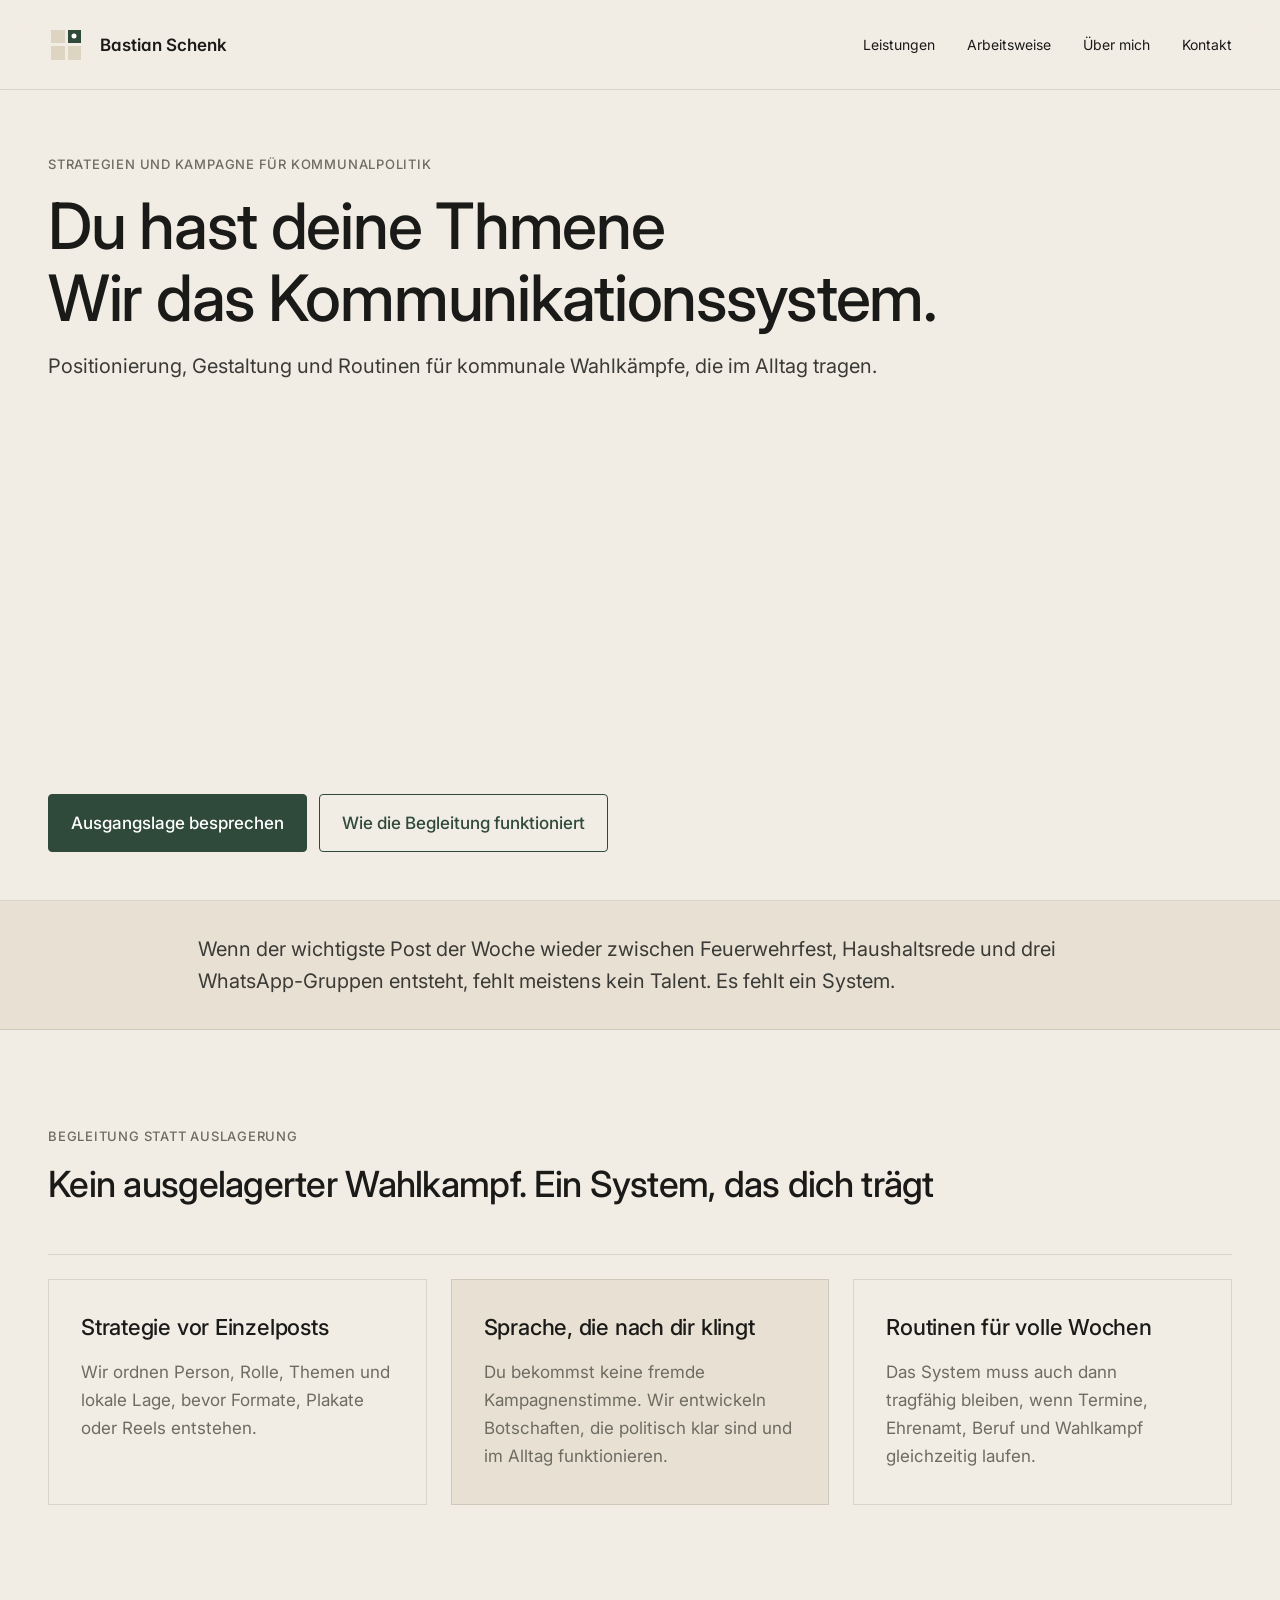
==== index.html @ 96d94a2f "Initial website version" ====
<!doctype html>
<html lang="de">
  <head>
    <meta charset="utf-8">
    <meta name="viewport" content="width=device-width, initial-scale=1">
    <title>Bastian Schenk | Wahlkampfkommunikation</title>
    <meta
      name="description"
      content="Strategische Wahlkampfkommunikation für Bürgermeisterkandidaturen und kommunalpolitische Verantwortliche."
    >
    <link rel="stylesheet" href="styles.css">
  </head>
  <body>
    <header class="site-header" aria-label="Hauptnavigation">
      <a class="brand" href="#top" aria-label="Bastian Schenk Startseite">
        <span class="brand-mark" aria-hidden="true">
          <span></span>
          <span></span>
          <span></span>
          <span></span>
        </span>
        <span>Bastian Schenk</span>
      </a>
      <nav class="nav-links" aria-label="Seitennavigation">
        <a href="#begleitung">Leistungen</a>
        <a href="#begleitung">Arbeitsweise</a>
        <a href="#begleitung">Über mich</a>
        <a href="mailto:hallo@bastianschenk.de?subject=Ausgangslage%20besprechen">Kontakt</a>
      </nav>
    </header>

    <main id="top">
      <section class="hero" aria-labelledby="hero-title">
        <div class="hero-inner">
          <div class="hero-content">
            <div class="hero-top">
              <p class="eyebrow">Strategien und Kampagne für Kommunalpolitik</p>
              <h1 id="hero-title">
                <span>Du hast deine Thmene</span>
                <span>Wir das Kommunikationssystem.</span>
              </h1>
              <p class="lead">
                Positionierung, Gestaltung und Routinen für kommunale Wahlkämpfe,
                die im Alltag tragen.
              </p>
            </div>

            <div class="hero-animation-space" aria-hidden="true"></div>

            <div class="hero-bottom">
              <div class="cta-row">
                <a
                  class="button button-primary"
                  href="mailto:hallo@bastianschenk.de?subject=Ausgangslage%20besprechen"
                >
                  Ausgangslage besprechen
                </a>
                <a class="button button-secondary" href="#begleitung">
                  Wie die Begleitung funktioniert
                </a>
              </div>
            </div>
          </div>
        </div>
      </section>

      <section class="recognition" aria-label="Kommunalpolitischer Alltag">
        <p>
          Wenn der wichtigste Post der Woche wieder zwischen Feuerwehrfest,
          Haushaltsrede und drei WhatsApp-Gruppen entsteht, fehlt meistens kein
          Talent. Es fehlt ein System.
        </p>
      </section>

      <section class="positioning" id="begleitung" aria-labelledby="positioning-title">
        <div class="section-inner">
          <div class="section-copy">
            <p class="eyebrow">Begleitung statt Auslagerung</p>
            <h2 id="positioning-title">Kein ausgelagerter Wahlkampf. Ein System, das dich trägt</h2>
          </div>

          <div class="positioning-grid">
            <article>
              <h3>Strategie vor Einzelposts</h3>
              <p>
                Wir ordnen Person, Rolle, Themen und lokale Lage, bevor Formate,
                Plakate oder Reels entstehen.
              </p>
            </article>
            <article>
              <h3>Sprache, die nach dir klingt</h3>
              <p>
                Du bekommst keine fremde Kampagnenstimme. Wir entwickeln
                Botschaften, die politisch klar sind und im Alltag funktionieren.
              </p>
            </article>
            <article>
              <h3>Routinen für volle Wochen</h3>
              <p>
                Das System muss auch dann tragfähig bleiben, wenn Termine,
                Ehrenamt, Beruf und Wahlkampf gleichzeitig laufen.
              </p>
            </article>
          </div>
        </div>
      </section>
    </main>
  </body>
</html>
---- styles.css ----
@import url("https://fonts.googleapis.com/css2?family=Inter:wght@400;500;600&display=swap");

:root {
  --bg-warm: #f2ede4;
  --bg-warm-2: #e8e1d3;
  --bg-warm-3: #ddd4c2;

  --ink: #1a1a18;
  --ink-2: #3a3a37;
  --ink-3: #6e6b62;

  --accent: #2f4a3a;
  --accent-ink: #ffffff;
  --rule: rgba(26, 26, 24, 0.12);

  --color-bg: var(--bg-warm);
  --color-surface: var(--bg-warm-2);
  --color-text: var(--ink);
  --color-text-2: var(--ink-2);
  --color-text-3: var(--ink-3);
  --color-link: var(--ink);
  --color-accent: var(--accent);
  --color-on-accent: var(--accent-ink);
  --color-rule: var(--rule);

  --font-sans: "Inter", "Helvetica Neue", Helvetica, Arial, sans-serif;

  --type-display: 64px / 72px var(--font-sans);
  --type-h1: 56px / 62px var(--font-sans);
  --type-h2: 36px / 44px var(--font-sans);
  --type-h3: 22px / 30px var(--font-sans);
  --type-body-lg: 20px / 32px var(--font-sans);
  --type-body: 17px / 28px var(--font-sans);
  --type-caption: 14px / 22px var(--font-sans);
  --type-meta: 13px / 20px var(--font-sans);

  --tracking-tight: -0.02em;
  --tracking-normal: 0;
  --tracking-meta: 0.06em;

  --space-1: 4px;
  --space-2: 8px;
  --space-3: 12px;
  --space-4: 16px;
  --space-5: 24px;
  --space-6: 32px;
  --space-7: 48px;
  --space-8: 64px;
  --space-9: 96px;
  --space-10: 128px;
  --space-11: 160px;

  --border-hairline: 1px solid var(--rule);
  --radius-sm: 4px;
  --radius-0: 0px;
  --shadow-focus: 0 0 0 3px rgba(47, 74, 58, 0.25);
  --ease: cubic-bezier(0.2, 0.6, 0.2, 1);
  --dur: 180ms;

  --header-height: 90px;
  --hero-padding-top: var(--space-8);
  --hero-padding-bottom: var(--space-7);
}

* {
  box-sizing: border-box;
}

html {
  scroll-behavior: smooth;
}

body {
  margin: 0;
  background: var(--color-bg);
  color: var(--color-text);
  font: var(--type-body);
  font-feature-settings: "ss01", "cv11";
  -webkit-font-smoothing: antialiased;
  text-rendering: optimizeLegibility;
}

a {
  color: var(--color-link);
  text-decoration: none;
  transition: opacity var(--dur) var(--ease);
}

a:hover {
  opacity: 0.66;
}

.site-header {
  position: sticky;
  top: 0;
  z-index: 10;
  display: flex;
  align-items: center;
  justify-content: space-between;
  min-height: var(--header-height);
  padding: 0 var(--space-7);
  border-bottom: var(--border-hairline);
  background: rgba(242, 237, 228, 0.92);
  backdrop-filter: blur(14px);
}

.brand,
.nav-links {
  display: flex;
  align-items: center;
}

.brand {
  gap: var(--space-4);
  font-weight: 600;
}

.brand-mark {
  display: grid;
  grid-template-columns: repeat(2, 1fr);
  gap: 3px;
  width: 36px;
  height: 36px;
  padding: 3px;
  border: 0;
  border-radius: var(--radius-0);
  background: transparent;
}

.brand-mark span {
  width: auto;
  height: auto;
  border-radius: 0;
  background: var(--bg-warm-3);
}

.brand-mark span:nth-child(2) {
  position: relative;
  background: var(--color-accent);
}

.brand-mark span:nth-child(2)::after {
  content: "";
  position: absolute;
  inset: 50%;
  width: 5px;
  height: 5px;
  border-radius: 50%;
  background: var(--color-on-accent);
  transform: translate(-50%, -50%);
}

.nav-links {
  gap: var(--space-6);
  font: var(--type-caption);
  color: var(--color-text);
}

.nav-links a:focus-visible,
.button:focus-visible {
  outline: none;
  box-shadow: var(--shadow-focus);
}

.hero {
  min-height: calc(100svh - var(--header-height));
  padding: var(--hero-padding-top) var(--space-7) var(--hero-padding-bottom);
  border-bottom: var(--border-hairline);
}

.hero-inner {
  max-width: 1280px;
  min-height: calc(
    100svh
    - var(--header-height)
    - var(--hero-padding-top)
    - var(--hero-padding-bottom)
  );
  margin: 0 auto;
}

.hero-content {
  display: grid;
  grid-template-rows: auto minmax(var(--space-7), 1fr) auto;
  max-width: 1280px;
  min-height: calc(
    100svh
    - var(--header-height)
    - var(--hero-padding-top)
    - var(--hero-padding-bottom)
  );
}

.eyebrow {
  margin: 0 0 var(--space-4);
  color: var(--color-text-3);
  font: var(--type-meta);
  font-weight: 500;
  letter-spacing: var(--tracking-meta);
  text-transform: uppercase;
}

.hero-top {
  grid-row: 1;
}

.hero-animation-space {
  grid-row: 2;
}

.hero-bottom {
  grid-row: 3;
}

h1,
h2,
h3,
p {
  margin: 0;
}

h1,
h2,
h3 {
  color: var(--color-text);
  font-weight: 500;
  letter-spacing: var(--tracking-tight);
  text-wrap: balance;
}

h1 {
  font: var(--type-display);
  font-weight: 500;
}

h1 span {
  display: block;
  white-space: nowrap;
}

h2 {
  font: var(--type-h2);
  font-weight: 500;
}

h3 {
  font: var(--type-h3);
  font-weight: 500;
  letter-spacing: -0.01em;
}

p {
  font: var(--type-body);
  text-wrap: pretty;
}

.lead {
  max-width: 980px;
  margin-top: var(--space-4);
  color: var(--color-text-2);
  font: var(--type-body-lg);
  white-space: nowrap;
}

.cta-row {
  display: flex;
  flex-wrap: wrap;
  gap: var(--space-3);
  margin-top: 0;
}

.button {
  display: inline-flex;
  align-items: center;
  justify-content: center;
  min-height: 58px;
  padding: 14px 22px;
  border: 1px solid var(--color-accent);
  border-radius: var(--radius-sm);
  font: var(--type-body);
  font-weight: 500;
  cursor: pointer;
  transition: opacity var(--dur) var(--ease), box-shadow var(--dur) var(--ease);
}

.button:hover {
  opacity: 0.85;
}

.button-primary {
  background: var(--color-accent);
  color: var(--color-on-accent);
}

.button-secondary {
  background: transparent;
  color: var(--color-accent);
}

.recognition {
  border-bottom: var(--border-hairline);
  background: var(--bg-warm-2);
}

.recognition p {
  max-width: 980px;
  margin: 0 auto;
  padding: var(--space-6) var(--space-7);
  color: var(--color-text-2);
  font: var(--type-body-lg);
}

.positioning {
  padding: var(--space-9) var(--space-7) var(--space-10);
}

.section-inner {
  max-width: 1280px;
  margin: 0 auto;
}

.section-copy {
  display: block;
  padding-bottom: var(--space-7);
  border-bottom: var(--border-hairline);
}

.section-copy .eyebrow {
  margin: 0 0 var(--space-4);
}

.section-copy h2 {
  white-space: nowrap;
}

.positioning-grid {
  display: grid;
  grid-template-columns: repeat(3, minmax(0, 1fr));
  gap: var(--space-5);
  margin-top: var(--space-5);
}

.positioning-grid article {
  min-height: 226px;
  padding: var(--space-6);
  border: var(--border-hairline);
  background: transparent;
}

.positioning-grid article:nth-child(2) {
  background: var(--bg-warm-2);
}

.positioning-grid p {
  margin-top: var(--space-4);
  color: var(--color-text-3);
}

@media (max-width: 1020px) {
  :root {
    --type-display: 48px / 54px var(--font-sans);
  }

  .hero-content {
    max-width: 860px;
  }
}

@media (max-width: 760px) {
  :root {
    --type-display: 44px / 48px var(--font-sans);
    --type-h2: 30px / 36px var(--font-sans);
    --type-body-lg: 18px / 28px var(--font-sans);
    --type-body: 16px / 26px var(--font-sans);
  }

  .site-header {
    min-height: 74px;
    padding: 0 var(--space-5);
  }

  .nav-links {
    display: none;
  }

  .hero,
  .positioning {
    padding-left: var(--space-5);
    padding-right: var(--space-5);
  }

  .hero {
    min-height: auto;
    padding-top: var(--space-6);
    padding-bottom: var(--space-7);
  }

  .hero-inner,
  .hero-content {
    min-height: 0;
  }

  .hero-content {
    grid-template-rows: auto var(--space-8) auto;
  }

  h1 span {
    white-space: normal;
  }

  .lead {
    margin-top: var(--space-5);
  }

  .lead {
    white-space: normal;
  }

  .cta-row {
    margin-top: 0;
  }

  .button {
    width: 100%;
  }

  .recognition p {
    padding: var(--space-5);
  }

  .section-copy,
  .positioning-grid {
    grid-template-columns: 1fr;
  }

  .section-copy {
    gap: var(--space-4);
  }

  .section-copy h2 {
    white-space: normal;
  }

  .positioning-grid article {
    min-height: 0;
  }
}
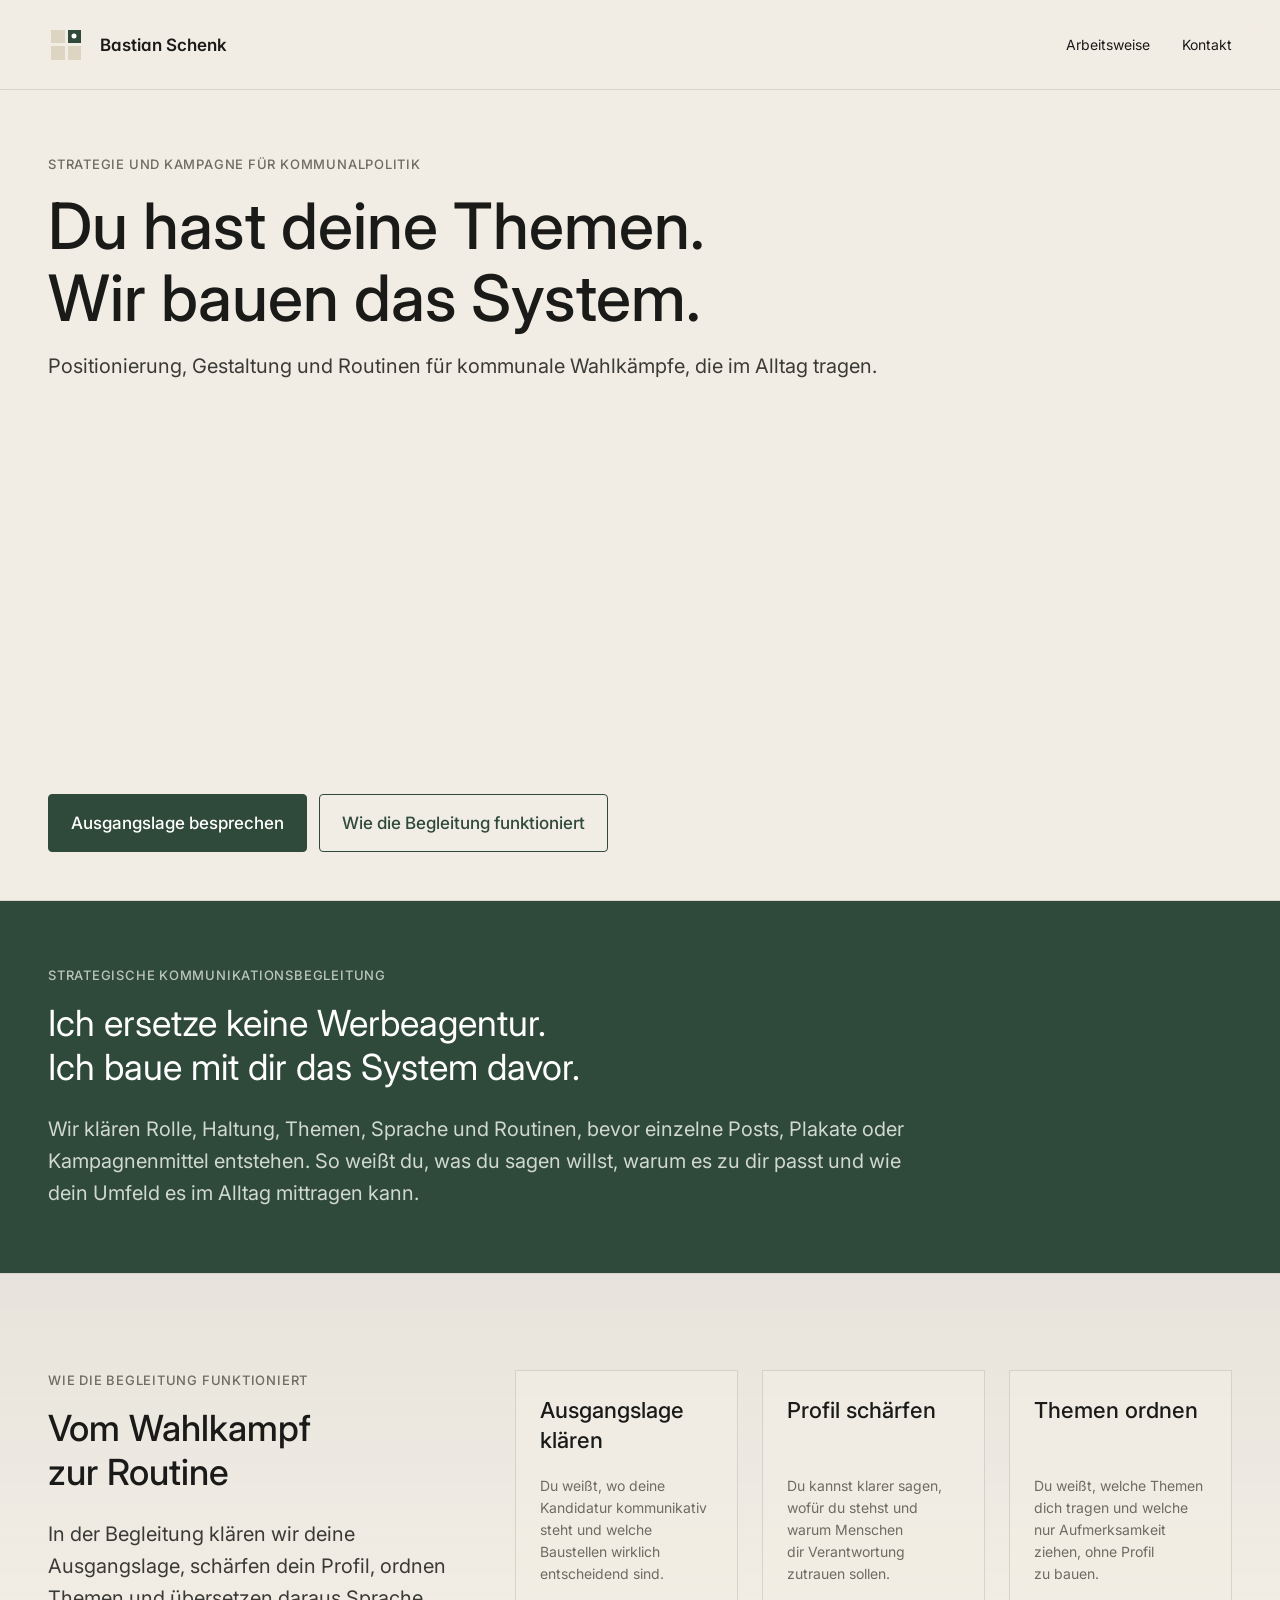
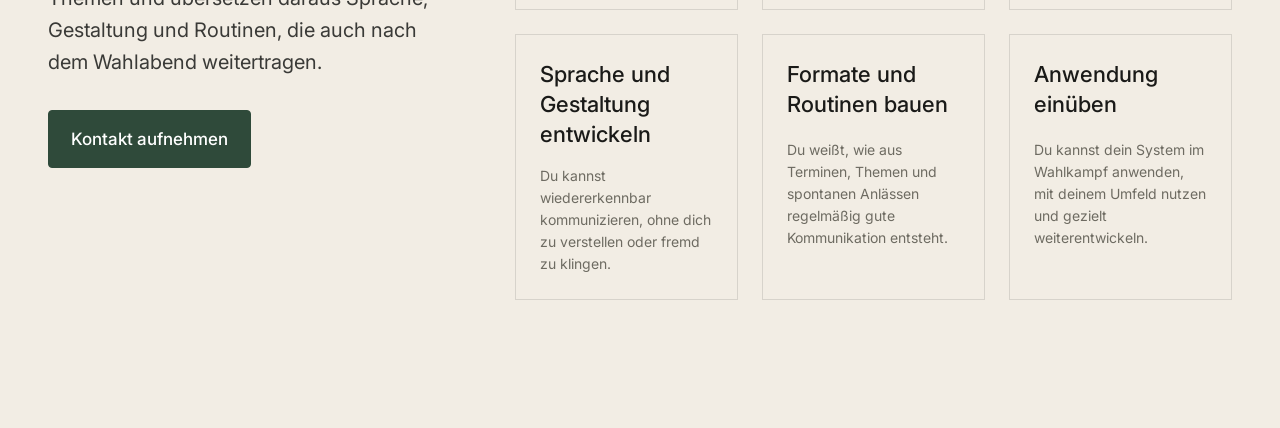
==== commit de2f2a35: "Update landing page communication slice" ====
--- a/index.html
+++ b/index.html
@@ -22,9 +22,7 @@
         <span>Bastian Schenk</span>
       </a>
       <nav class="nav-links" aria-label="Seitennavigation">
-        <a href="#begleitung">Leistungen</a>
-        <a href="#begleitung">Arbeitsweise</a>
-        <a href="#begleitung">Über mich</a>
+        <a href="#prozess">Arbeitsweise</a>
         <a href="mailto:hallo@bastianschenk.de?subject=Ausgangslage%20besprechen">Kontakt</a>
       </nav>
     </header>
@@ -34,10 +32,10 @@
         <div class="hero-inner">
           <div class="hero-content">
             <div class="hero-top">
-              <p class="eyebrow">Strategien und Kampagne für Kommunalpolitik</p>
+              <p class="eyebrow">Strategie und Kampagne für Kommunalpolitik</p>
               <h1 id="hero-title">
-                <span>Du hast deine Thmene</span>
-                <span>Wir das Kommunikationssystem.</span>
+                <span>Du hast deine Themen.</span>
+                <span>Wir bauen das System.</span>
               </h1>
               <p class="lead">
                 Positionierung, Gestaltung und Routinen für kommunale Wahlkämpfe,
@@ -55,7 +53,7 @@
                 >
                   Ausgangslage besprechen
                 </a>
-                <a class="button button-secondary" href="#begleitung">
+                <a class="button button-secondary" href="#prozess">
                   Wie die Begleitung funktioniert
                 </a>
               </div>
@@ -64,41 +62,88 @@
         </div>
       </section>
 
-      <section class="recognition" aria-label="Kommunalpolitischer Alltag">
-        <p>
-          Wenn der wichtigste Post der Woche wieder zwischen Feuerwehrfest,
-          Haushaltsrede und drei WhatsApp-Gruppen entsteht, fehlt meistens kein
-          Talent. Es fehlt ein System.
-        </p>
+      <section class="service-positioning" aria-labelledby="service-positioning-title">
+        <div class="service-positioning-inner">
+          <p class="eyebrow">Strategische Kommunikationsbegleitung</p>
+          <h2 id="service-positioning-title">
+            Ich ersetze keine Werbeagentur. Ich baue mit dir das System davor.
+          </h2>
+          <p>
+            Wir klären Rolle, Haltung, Themen, Sprache und Routinen, bevor einzelne
+            Posts, Plakate oder Kampagnenmittel entstehen. So weißt du, was du
+            sagen willst, warum es zu dir passt und wie dein Umfeld es im Alltag
+            mittragen kann.
+          </p>
+        </div>
       </section>
 
-      <section class="positioning" id="begleitung" aria-labelledby="positioning-title">
-        <div class="section-inner">
-          <div class="section-copy">
-            <p class="eyebrow">Begleitung statt Auslagerung</p>
-            <h2 id="positioning-title">Kein ausgelagerter Wahlkampf. Ein System, das dich trägt</h2>
+      <section class="process" id="prozess" aria-labelledby="process-title">
+        <div class="section-inner process-inner">
+          <div class="process-copy">
+            <p class="eyebrow">Wie die Begleitung funktioniert</p>
+            <h2 id="process-title">
+              <span>Vom Wahlkampf</span>
+              <span>zur Routine</span>
+            </h2>
+            <p>
+              In der Begleitung klären wir deine Ausgangslage, schärfen dein Profil,
+              ordnen Themen und übersetzen daraus Sprache, Gestaltung und Routinen,
+              die auch nach dem Wahlabend weitertragen.
+            </p>
+            <a
+              class="button button-primary process-cta"
+              href="mailto:hallo@bastianschenk.de?subject=Ausgangslage%20besprechen"
+            >
+              Kontakt aufnehmen
+            </a>
           </div>
 
-          <div class="positioning-grid">
-            <article>
-              <h3>Strategie vor Einzelposts</h3>
+          <div class="process-grid" aria-label="Sechs Stationen der Begleitung">
+            <article class="process-step">
+              <h3>Ausgangslage klären</h3>
               <p>
-                Wir ordnen Person, Rolle, Themen und lokale Lage, bevor Formate,
-                Plakate oder Reels entstehen.
+                Du weißt, wo deine Kandidatur kommunikativ steht und welche
+                Baustellen wirklich entscheidend sind.
               </p>
             </article>
-            <article>
-              <h3>Sprache, die nach dir klingt</h3>
+
+            <article class="process-step">
+              <h3>Profil schärfen</h3>
               <p>
-                Du bekommst keine fremde Kampagnenstimme. Wir entwickeln
-                Botschaften, die politisch klar sind und im Alltag funktionieren.
+                Du kannst klarer sagen, wofür du stehst und warum Menschen dir
+                Verantwortung zutrauen sollen.
               </p>
             </article>
-            <article>
-              <h3>Routinen für volle Wochen</h3>
+
+            <article class="process-step">
+              <h3>Themen ordnen</h3>
               <p>
-                Das System muss auch dann tragfähig bleiben, wenn Termine,
-                Ehrenamt, Beruf und Wahlkampf gleichzeitig laufen.
+                Du weißt, welche Themen dich tragen und welche nur Aufmerksamkeit
+                ziehen, ohne Profil zu bauen.
+              </p>
+            </article>
+
+            <article class="process-step">
+              <h3>Sprache und Gestaltung entwickeln</h3>
+              <p>
+                Du kannst wiedererkennbar kommunizieren, ohne dich zu verstellen
+                oder fremd zu klingen.
+              </p>
+            </article>
+
+            <article class="process-step">
+              <h3>Formate und Routinen bauen</h3>
+              <p>
+                Du weißt, wie aus Terminen, Themen und spontanen Anlässen
+                regelmäßig gute Kommunikation entsteht.
+              </p>
+            </article>
+
+            <article class="process-step">
+              <h3>Anwendung einüben</h3>
+              <p>
+                Du kannst dein System im Wahlkampf anwenden, mit deinem Umfeld
+                nutzen und gezielt weiterentwickeln.
               </p>
             </article>
           </div>
--- a/styles.css
+++ b/styles.css
@@ -10,6 +10,7 @@
   --ink-3: #6e6b62;
 
   --accent: #2f4a3a;
+  --accent-blue: #32485f;
   --accent-ink: #ffffff;
   --rule: rgba(26, 26, 24, 0.12);
 
@@ -34,7 +35,7 @@
   --type-caption: 14px / 22px var(--font-sans);
   --type-meta: 13px / 20px var(--font-sans);
 
-  --tracking-tight: -0.02em;
+  --tracking-tight: 0;
   --tracking-normal: 0;
   --tracking-meta: 0.06em;
 
@@ -78,6 +79,10 @@
   font-feature-settings: "ss01", "cv11";
   -webkit-font-smoothing: antialiased;
   text-rendering: optimizeLegibility;
+}
+
+main {
+  overflow-x: clip;
 }
 
 a {
@@ -225,6 +230,8 @@
   color: var(--color-text);
   font-weight: 500;
   letter-spacing: var(--tracking-tight);
+  hyphens: auto;
+  overflow-wrap: break-word;
   text-wrap: balance;
 }
 
@@ -246,11 +253,13 @@
 h3 {
   font: var(--type-h3);
   font-weight: 500;
-  letter-spacing: -0.01em;
+  letter-spacing: var(--tracking-normal);
 }
 
 p {
   font: var(--type-body);
+  hyphens: auto;
+  overflow-wrap: break-word;
   text-wrap: pretty;
 }
 
@@ -297,21 +306,40 @@
   color: var(--color-accent);
 }
 
-.recognition {
-  border-bottom: var(--border-hairline);
-  background: var(--bg-warm-2);
-}
-
-.recognition p {
+.service-positioning {
+  padding: var(--space-8) var(--space-7);
+  background: var(--color-accent);
+  color: var(--color-on-accent);
+}
+
+.service-positioning-inner {
+  max-width: 1280px;
+  margin: 0 auto;
+}
+
+.service-positioning .eyebrow {
+  color: rgba(255, 255, 255, 0.68);
+}
+
+.service-positioning h2 {
   max-width: 980px;
-  margin: 0 auto;
-  padding: var(--space-6) var(--space-7);
-  color: var(--color-text-2);
+  color: var(--color-on-accent);
+  font: var(--type-h2);
+}
+
+.service-positioning p:not(.eyebrow) {
+  max-width: 860px;
+  margin-top: var(--space-5);
+  color: rgba(255, 255, 255, 0.78);
   font: var(--type-body-lg);
 }
 
-.positioning {
+.process {
   padding: var(--space-9) var(--space-7) var(--space-10);
+  border-top: var(--border-hairline);
+  background:
+    linear-gradient(180deg, rgba(50, 72, 95, 0.06), transparent 44%),
+    var(--bg-warm);
 }
 
 .section-inner {
@@ -319,41 +347,62 @@
   margin: 0 auto;
 }
 
-.section-copy {
+.process-inner {
+  display: grid;
+  grid-template-columns: minmax(300px, 0.36fr) minmax(0, 0.64fr);
+  gap: var(--space-8);
+  align-items: start;
+}
+
+.process-copy {
+  position: sticky;
+  top: calc(var(--header-height) + var(--space-6));
+}
+
+.process-copy h2 {
+  max-width: 440px;
+}
+
+.process-copy h2 span {
   display: block;
-  padding-bottom: var(--space-7);
-  border-bottom: var(--border-hairline);
-}
-
-.section-copy .eyebrow {
-  margin: 0 0 var(--space-4);
-}
-
-.section-copy h2 {
   white-space: nowrap;
 }
 
-.positioning-grid {
+.process-copy p:not(.eyebrow) {
+  max-width: 480px;
+  margin-top: var(--space-5);
+  color: var(--color-text-2);
+  font: var(--type-body-lg);
+}
+
+.process-cta {
+  margin-top: var(--space-6);
+}
+
+.process-grid {
+  position: relative;
   display: grid;
   grid-template-columns: repeat(3, minmax(0, 1fr));
   gap: var(--space-5);
-  margin-top: var(--space-5);
-}
-
-.positioning-grid article {
-  min-height: 226px;
-  padding: var(--space-6);
+}
+
+.process-step {
+  position: relative;
+  min-height: 238px;
+  padding: var(--space-5);
   border: var(--border-hairline);
-  background: transparent;
-}
-
-.positioning-grid article:nth-child(2) {
-  background: var(--bg-warm-2);
-}
-
-.positioning-grid p {
+  background: rgba(242, 237, 228, 0.72);
+}
+
+.process-step h3 {
+  min-height: 64px;
+  max-width: 230px;
+}
+
+.process-step p {
   margin-top: var(--space-4);
   color: var(--color-text-3);
+  font: var(--type-caption);
 }
 
 @media (max-width: 1020px) {
@@ -364,6 +413,20 @@
   .hero-content {
     max-width: 860px;
   }
+
+  .process-inner {
+    grid-template-columns: 1fr;
+  }
+
+  .process-copy {
+    position: static;
+  }
+
+  .process-copy h2,
+  .process-copy p:not(.eyebrow) {
+    max-width: 760px;
+  }
+
 }
 
 @media (max-width: 760px) {
@@ -384,7 +447,7 @@
   }
 
   .hero,
-  .positioning {
+  .process {
     padding-left: var(--space-5);
     padding-right: var(--space-5);
   }
@@ -424,24 +487,28 @@
     width: 100%;
   }
 
-  .recognition p {
+  .service-positioning {
+    padding-left: var(--space-5);
+    padding-right: var(--space-5);
+  }
+
+  .process {
+    padding-top: var(--space-8);
+    padding-bottom: var(--space-8);
+  }
+
+  .process-grid {
+    grid-template-columns: 1fr;
+  }
+
+  .process-step {
+    min-height: 0;
     padding: var(--space-5);
   }
 
-  .section-copy,
-  .positioning-grid {
-    grid-template-columns: 1fr;
-  }
-
-  .section-copy {
-    gap: var(--space-4);
-  }
-
-  .section-copy h2 {
-    white-space: normal;
-  }
-
-  .positioning-grid article {
+  .process-step h3 {
     min-height: 0;
-  }
-}
+    max-width: none;
+  }
+
+}
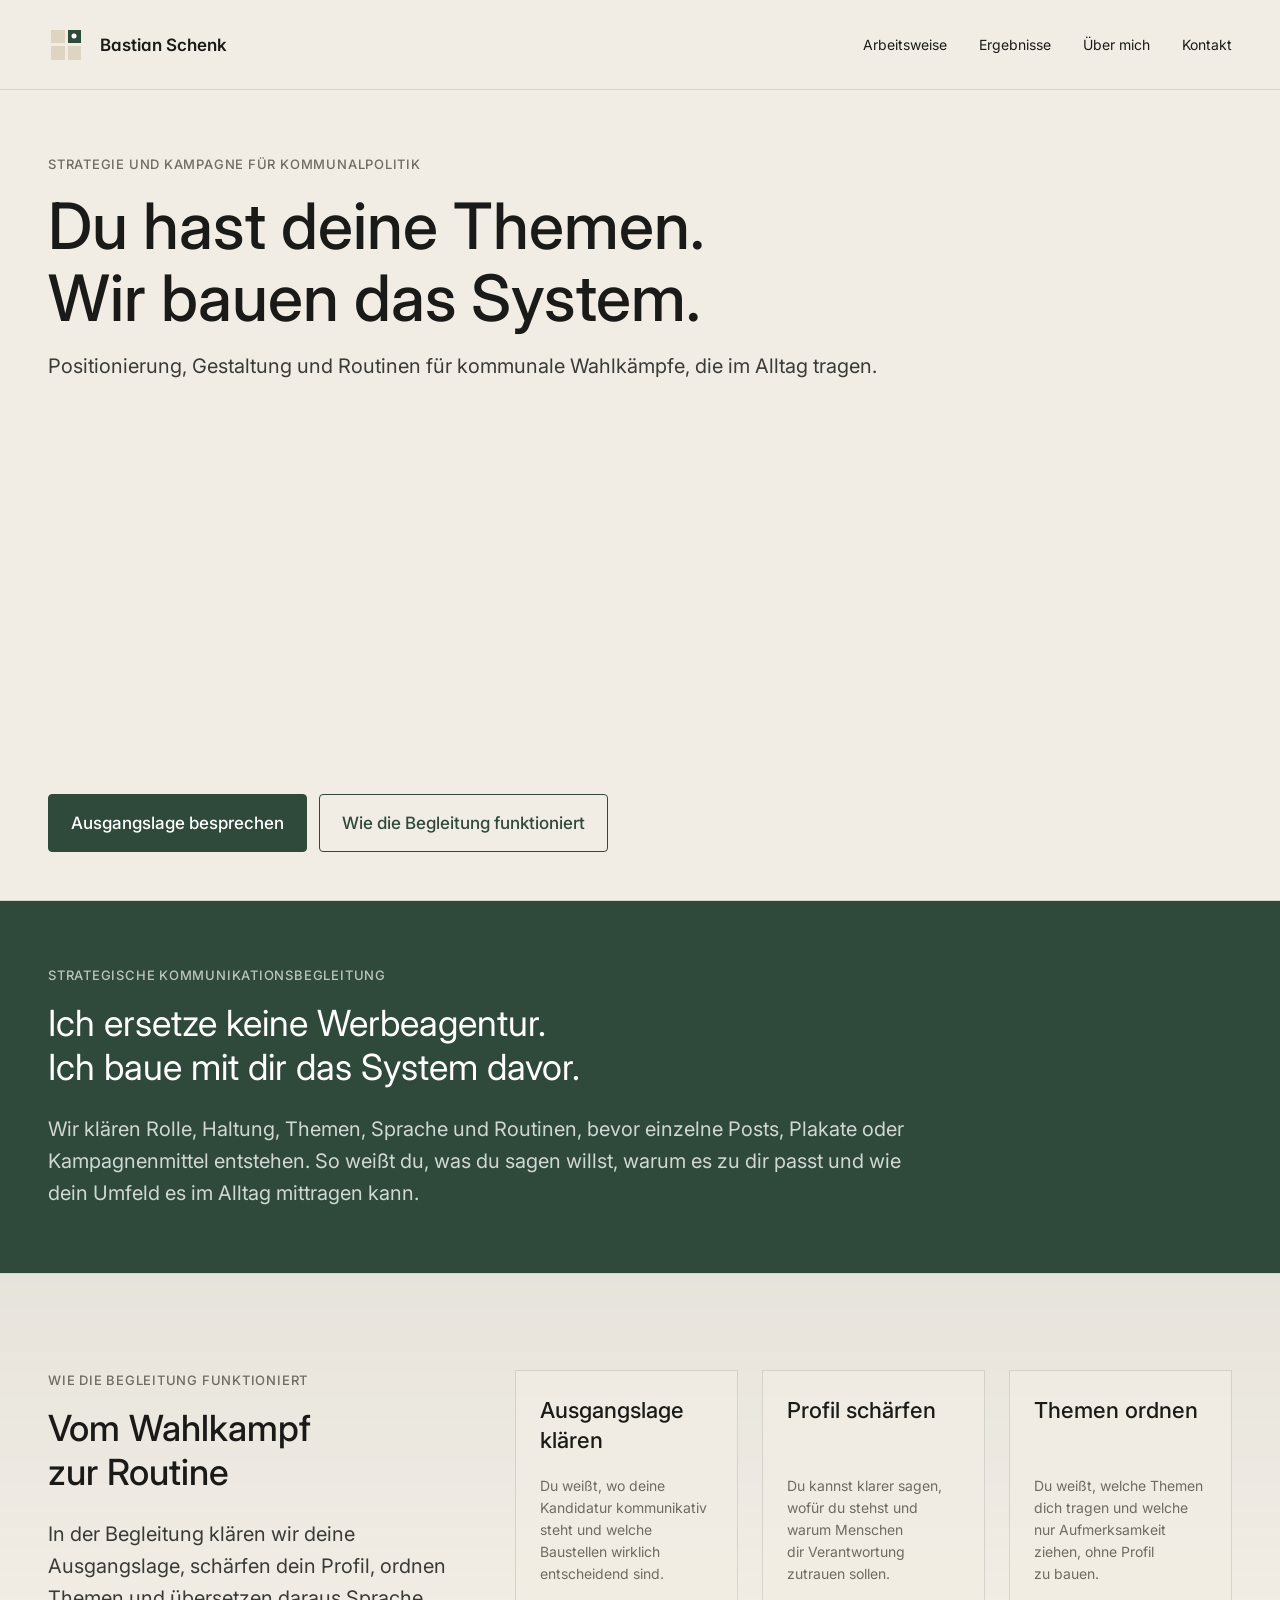
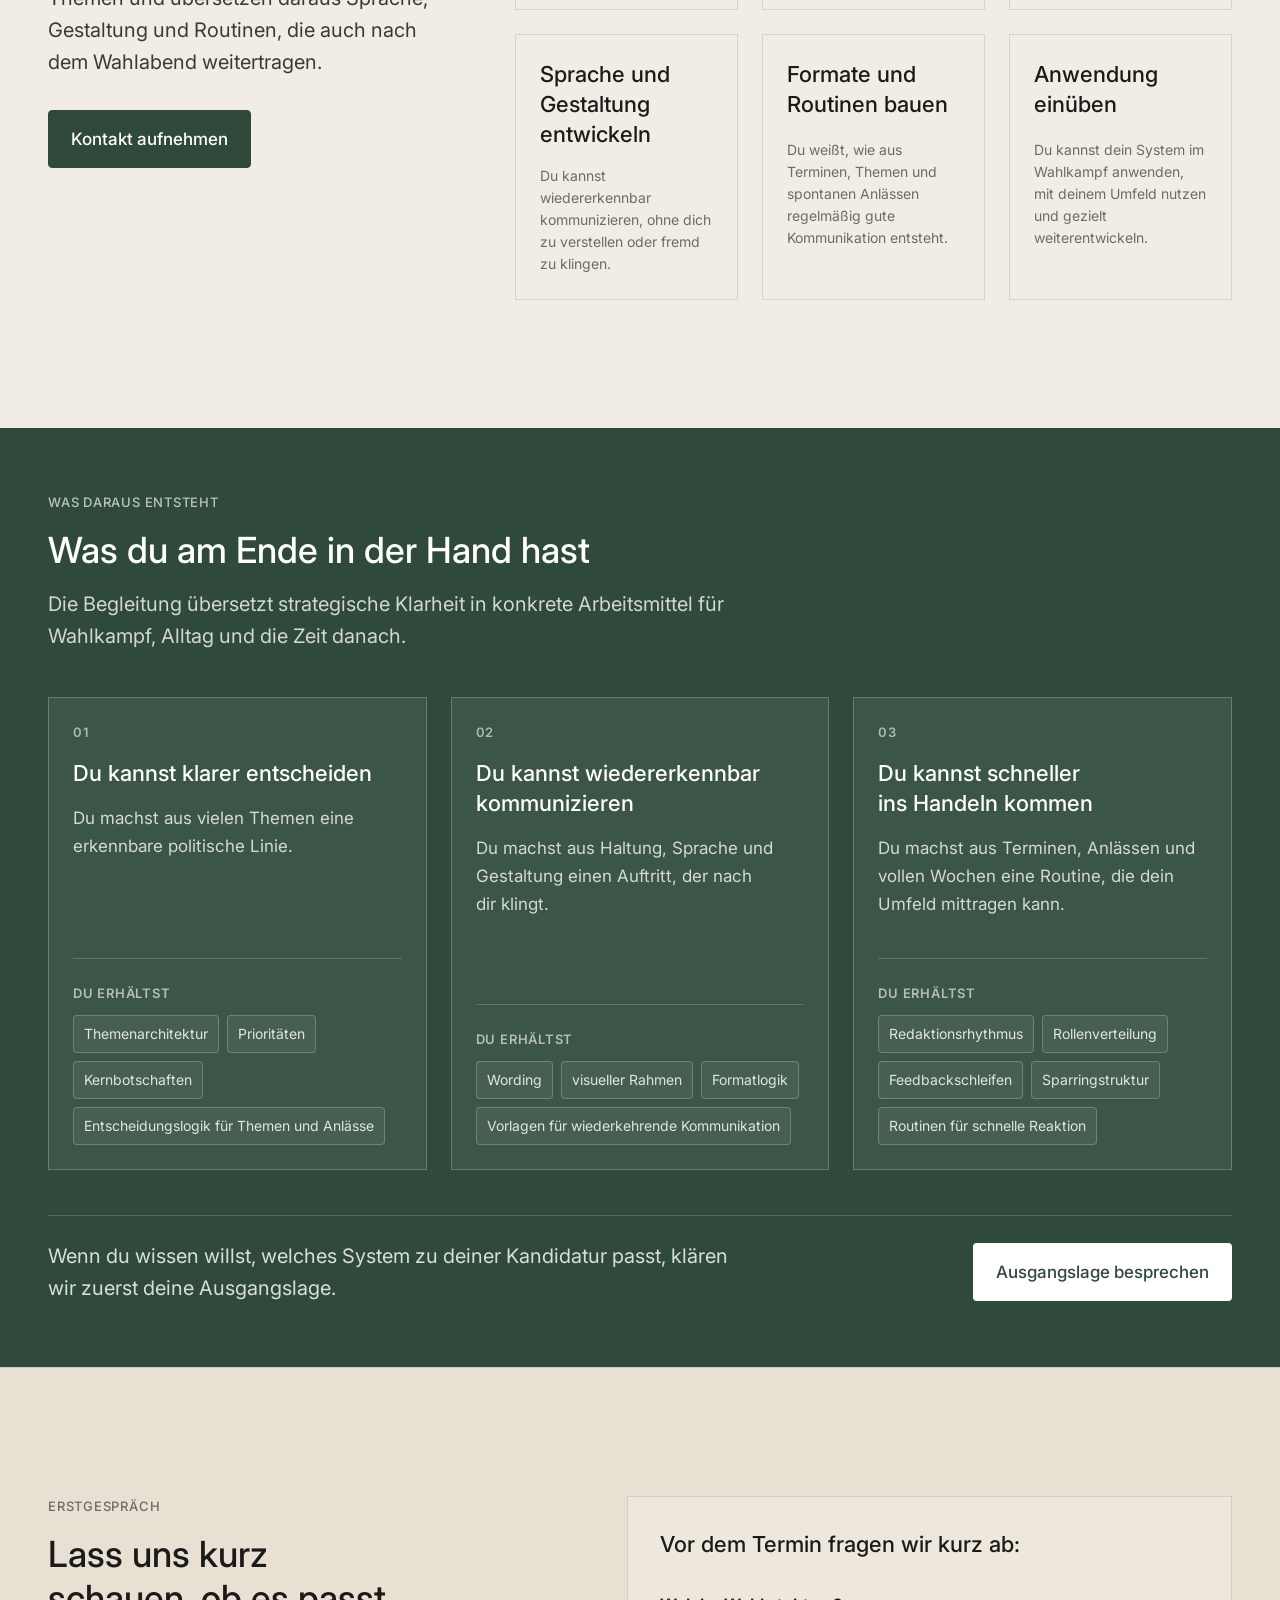
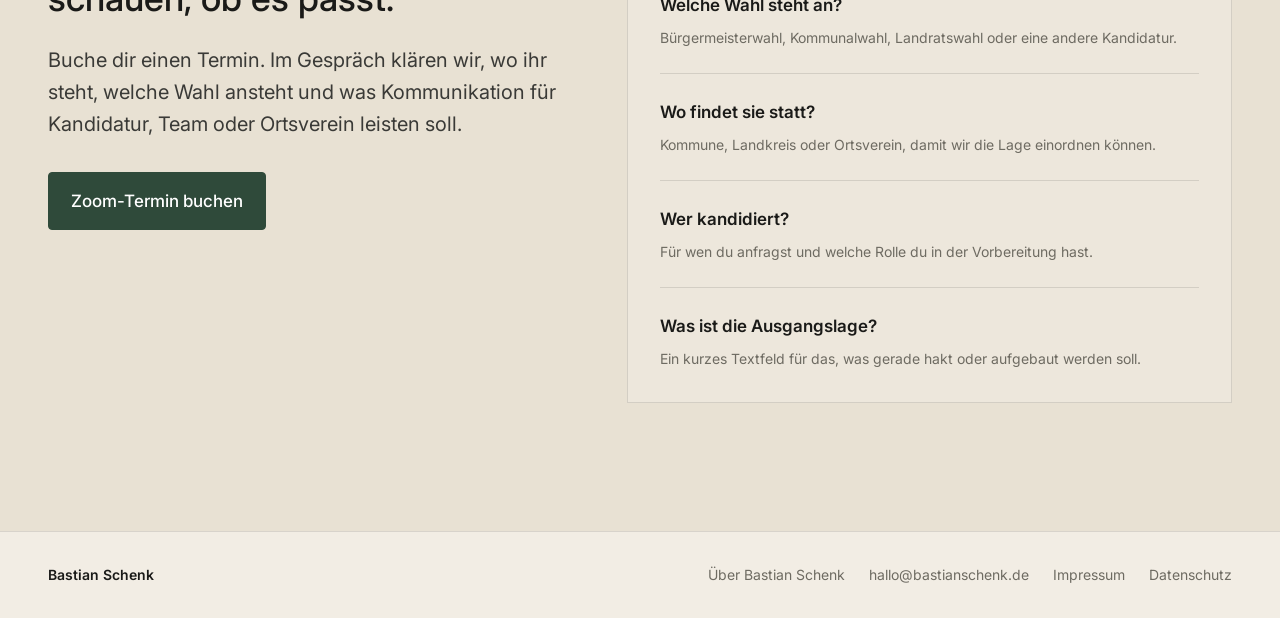
==== commit 244fe9c3: "Add about page" ====
--- a/index.html
+++ b/index.html
@@ -23,11 +23,14 @@
       </a>
       <nav class="nav-links" aria-label="Seitennavigation">
         <a href="#prozess">Arbeitsweise</a>
-        <a href="mailto:hallo@bastianschenk.de?subject=Ausgangslage%20besprechen">Kontakt</a>
+        <a href="#ergebnisse">Ergebnisse</a>
+        <a href="ueber-bastian-schenk.html">Über mich</a>
+        <a href="#kontakt">Kontakt</a>
       </nav>
     </header>
 
     <main id="top">
+      <!-- Hero -->
       <section class="hero" aria-labelledby="hero-title">
         <div class="hero-inner">
           <div class="hero-content">
@@ -49,7 +52,7 @@
               <div class="cta-row">
                 <a
                   class="button button-primary"
-                  href="mailto:hallo@bastianschenk.de?subject=Ausgangslage%20besprechen"
+                  href="#kontakt"
                 >
                   Ausgangslage besprechen
                 </a>
@@ -62,8 +65,9 @@
         </div>
       </section>
 
-      <section class="service-positioning" aria-labelledby="service-positioning-title">
-        <div class="service-positioning-inner">
+      <!-- Positioning -->
+      <section class="section section-dark service-positioning" aria-labelledby="service-positioning-title">
+        <div class="section-inner">
           <p class="eyebrow">Strategische Kommunikationsbegleitung</p>
           <h2 id="service-positioning-title">
             Ich ersetze keine Werbeagentur. Ich baue mit dir das System davor.
@@ -77,7 +81,8 @@
         </div>
       </section>
 
-      <section class="process" id="prozess" aria-labelledby="process-title">
+      <!-- Process -->
+      <section class="section process" id="prozess" aria-labelledby="process-title">
         <div class="section-inner process-inner">
           <div class="process-copy">
             <p class="eyebrow">Wie die Begleitung funktioniert</p>
@@ -92,14 +97,14 @@
             </p>
             <a
               class="button button-primary process-cta"
-              href="mailto:hallo@bastianschenk.de?subject=Ausgangslage%20besprechen"
+              href="#kontakt"
             >
               Kontakt aufnehmen
             </a>
           </div>
 
           <div class="process-grid" aria-label="Sechs Stationen der Begleitung">
-            <article class="process-step">
+            <article class="info-card process-step">
               <h3>Ausgangslage klären</h3>
               <p>
                 Du weißt, wo deine Kandidatur kommunikativ steht und welche
@@ -107,7 +112,7 @@
               </p>
             </article>
 
-            <article class="process-step">
+            <article class="info-card process-step">
               <h3>Profil schärfen</h3>
               <p>
                 Du kannst klarer sagen, wofür du stehst und warum Menschen dir
@@ -115,7 +120,7 @@
               </p>
             </article>
 
-            <article class="process-step">
+            <article class="info-card process-step">
               <h3>Themen ordnen</h3>
               <p>
                 Du weißt, welche Themen dich tragen und welche nur Aufmerksamkeit
@@ -123,7 +128,7 @@
               </p>
             </article>
 
-            <article class="process-step">
+            <article class="info-card process-step">
               <h3>Sprache und Gestaltung entwickeln</h3>
               <p>
                 Du kannst wiedererkennbar kommunizieren, ohne dich zu verstellen
@@ -131,7 +136,7 @@
               </p>
             </article>
 
-            <article class="process-step">
+            <article class="info-card process-step">
               <h3>Formate und Routinen bauen</h3>
               <p>
                 Du weißt, wie aus Terminen, Themen und spontanen Anlässen
@@ -139,7 +144,7 @@
               </p>
             </article>
 
-            <article class="process-step">
+            <article class="info-card process-step">
               <h3>Anwendung einüben</h3>
               <p>
                 Du kannst dein System im Wahlkampf anwenden, mit deinem Umfeld
@@ -149,6 +154,146 @@
           </div>
         </div>
       </section>
+
+      <!-- Outcomes -->
+      <section class="section section-dark outcomes" id="ergebnisse" aria-labelledby="outcomes-title">
+        <div class="section-inner outcomes-inner">
+          <div class="outcomes-copy">
+            <p class="eyebrow">Was daraus entsteht</p>
+            <h2 id="outcomes-title">Was du am Ende in der Hand hast</h2>
+            <p>
+              Die Begleitung übersetzt strategische Klarheit in konkrete
+              Arbeitsmittel für Wahlkampf, Alltag und die Zeit danach.
+            </p>
+          </div>
+
+          <div class="outcome-grid" aria-label="Ergebnisse der Begleitung">
+            <article class="info-card info-card-on-dark outcome-card">
+              <span class="outcome-number">01</span>
+              <h3>Du kannst klarer entscheiden</h3>
+              <p>
+                Du machst aus vielen Themen eine erkennbare politische Linie.
+              </p>
+              <div class="outcome-result">
+                <span>Du erhältst</span>
+                <ul class="outcome-list">
+                  <li>Themenarchitektur</li>
+                  <li>Prioritäten</li>
+                  <li>Kernbotschaften</li>
+                  <li>Entscheidungslogik für Themen und Anlässe</li>
+                </ul>
+              </div>
+            </article>
+
+            <article class="info-card info-card-on-dark outcome-card">
+              <span class="outcome-number">02</span>
+              <h3>Du kannst wiedererkennbar kommunizieren</h3>
+              <p>
+                Du machst aus Haltung, Sprache und Gestaltung einen Auftritt,
+                der nach dir klingt.
+              </p>
+              <div class="outcome-result">
+                <span>Du erhältst</span>
+                <ul class="outcome-list">
+                  <li>Wording</li>
+                  <li>visueller Rahmen</li>
+                  <li>Formatlogik</li>
+                  <li>Vorlagen für wiederkehrende Kommunikation</li>
+                </ul>
+              </div>
+            </article>
+
+            <article class="info-card info-card-on-dark outcome-card">
+              <span class="outcome-number">03</span>
+              <h3>Du kannst schneller ins Handeln kommen</h3>
+              <p>
+                Du machst aus Terminen, Anlässen und vollen Wochen eine Routine,
+                die dein Umfeld mittragen kann.
+              </p>
+              <div class="outcome-result">
+                <span>Du erhältst</span>
+                <ul class="outcome-list">
+                  <li>Redaktionsrhythmus</li>
+                  <li>Rollenverteilung</li>
+                  <li>Feedbackschleifen</li>
+                  <li>Sparringstruktur</li>
+                  <li>Routinen für schnelle Reaktion</li>
+                </ul>
+              </div>
+            </article>
+          </div>
+
+          <div class="outcomes-cta">
+            <p>
+              Wenn du wissen willst, welches System zu deiner Kandidatur passt,
+              klären wir zuerst deine Ausgangslage.
+            </p>
+            <a
+              class="button button-on-dark"
+              href="#kontakt"
+            >
+              Ausgangslage besprechen
+            </a>
+          </div>
+        </div>
+      </section>
+
+      <!-- Contact -->
+      <section class="section contact" id="kontakt" aria-labelledby="contact-title">
+        <div class="section-inner contact-inner">
+          <div class="contact-copy">
+            <p class="eyebrow">Erstgespräch</p>
+            <h2 id="contact-title">Lass uns kurz schauen, ob es passt.</h2>
+            <p>
+              Buche dir einen Termin. Im Gespräch klären wir, wo ihr steht,
+              welche Wahl ansteht und was Kommunikation für Kandidatur, Team
+              oder Ortsverein leisten soll.
+            </p>
+            <a
+              class="button button-primary contact-button"
+              href="https://cal.com/dein-name/erstgespraech"
+              target="_blank"
+              rel="noreferrer"
+            >
+              Zoom-Termin buchen
+            </a>
+          </div>
+
+          <div class="contact-card" aria-label="Angaben vor dem Erstgespräch">
+            <h3>Vor dem Termin fragen wir kurz ab:</h3>
+            <ul class="contact-question-list">
+              <li>
+                <span>Welche Wahl steht an?</span>
+                <p>Bürgermeisterwahl, Kommunalwahl, Landratswahl oder eine andere Kandidatur.</p>
+              </li>
+              <li>
+                <span>Wo findet sie statt?</span>
+                <p>Kommune, Landkreis oder Ortsverein, damit wir die Lage einordnen können.</p>
+              </li>
+              <li>
+                <span>Wer kandidiert?</span>
+                <p>Für wen du anfragst und welche Rolle du in der Vorbereitung hast.</p>
+              </li>
+              <li>
+                <span>Was ist die Ausgangslage?</span>
+                <p>Ein kurzes Textfeld für das, was gerade hakt oder aufgebaut werden soll.</p>
+              </li>
+            </ul>
+          </div>
+        </div>
+      </section>
     </main>
+
+    <footer class="site-footer" aria-label="Fußzeile">
+      <div class="section-inner footer-inner">
+        <span>Bastian Schenk</span>
+        <nav class="footer-links" aria-label="Rechtliches und Kontakt">
+          <a href="ueber-bastian-schenk.html">Über Bastian Schenk</a>
+          <a href="mailto:hallo@bastianschenk.de">hallo@bastianschenk.de</a>
+          <a href="#">Impressum</a>
+          <a href="#">Datenschutz</a>
+        </nav>
+      </div>
+    </footer>
   </body>
 </html>
--- a/styles.css
+++ b/styles.css
@@ -1,4 +1,6 @@
 @import url("https://fonts.googleapis.com/css2?family=Inter:wght@400;500;600&display=swap");
+
+/* 1. Design Tokens */
 
 :root {
   --bg-warm: #f2ede4;
@@ -63,6 +65,8 @@
   --hero-padding-bottom: var(--space-7);
 }
 
+/* 2. Base */
+
 * {
   box-sizing: border-box;
 }
@@ -85,6 +89,10 @@
   overflow-x: clip;
 }
 
+section[id] {
+  scroll-margin-top: var(--header-height);
+}
+
 a {
   color: var(--color-link);
   text-decoration: none;
@@ -94,6 +102,89 @@
 a:hover {
   opacity: 0.66;
 }
+
+h1,
+h2,
+h3,
+p {
+  margin: 0;
+}
+
+h1,
+h2,
+h3 {
+  color: var(--color-text);
+  font-weight: 500;
+  letter-spacing: var(--tracking-tight);
+  hyphens: auto;
+  overflow-wrap: break-word;
+  text-wrap: balance;
+}
+
+h1 {
+  font: var(--type-display);
+  font-weight: 500;
+}
+
+h1 span {
+  display: block;
+  white-space: nowrap;
+}
+
+h2 {
+  font: var(--type-h2);
+  font-weight: 500;
+}
+
+h3 {
+  font: var(--type-h3);
+  font-weight: 500;
+  letter-spacing: var(--tracking-normal);
+}
+
+p {
+  font: var(--type-body);
+  hyphens: auto;
+  overflow-wrap: break-word;
+  text-wrap: pretty;
+}
+
+.eyebrow {
+  margin: 0 0 var(--space-4);
+  color: var(--color-text-3);
+  font: var(--type-meta);
+  font-weight: 500;
+  letter-spacing: var(--tracking-meta);
+  text-transform: uppercase;
+}
+
+/* 3. Layout Primitives */
+
+.section {
+  padding-left: var(--space-7);
+  padding-right: var(--space-7);
+}
+
+.section-inner {
+  max-width: 1280px;
+  margin: 0 auto;
+}
+
+.section-dark {
+  background: var(--color-accent);
+  color: var(--color-on-accent);
+}
+
+.section-dark .eyebrow {
+  color: rgba(255, 255, 255, 0.68);
+}
+
+.section-dark h2,
+.section-dark h3 {
+  color: var(--color-on-accent);
+}
+
+/* 4. Components */
 
 .site-header {
   position: sticky;
@@ -161,11 +252,18 @@
   color: var(--color-text);
 }
 
+.nav-links a[aria-current="page"] {
+  color: var(--color-accent);
+  font-weight: 600;
+}
+
 .nav-links a:focus-visible,
 .button:focus-visible {
   outline: none;
   box-shadow: var(--shadow-focus);
 }
+
+/* Hero */
 
 .hero {
   min-height: calc(100svh - var(--header-height));
@@ -196,15 +294,6 @@
   );
 }
 
-.eyebrow {
-  margin: 0 0 var(--space-4);
-  color: var(--color-text-3);
-  font: var(--type-meta);
-  font-weight: 500;
-  letter-spacing: var(--tracking-meta);
-  text-transform: uppercase;
-}
-
 .hero-top {
   grid-row: 1;
 }
@@ -215,52 +304,6 @@
 
 .hero-bottom {
   grid-row: 3;
-}
-
-h1,
-h2,
-h3,
-p {
-  margin: 0;
-}
-
-h1,
-h2,
-h3 {
-  color: var(--color-text);
-  font-weight: 500;
-  letter-spacing: var(--tracking-tight);
-  hyphens: auto;
-  overflow-wrap: break-word;
-  text-wrap: balance;
-}
-
-h1 {
-  font: var(--type-display);
-  font-weight: 500;
-}
-
-h1 span {
-  display: block;
-  white-space: nowrap;
-}
-
-h2 {
-  font: var(--type-h2);
-  font-weight: 500;
-}
-
-h3 {
-  font: var(--type-h3);
-  font-weight: 500;
-  letter-spacing: var(--tracking-normal);
-}
-
-p {
-  font: var(--type-body);
-  hyphens: auto;
-  overflow-wrap: break-word;
-  text-wrap: pretty;
 }
 
 .lead {
@@ -306,24 +349,40 @@
   color: var(--color-accent);
 }
 
+.text-link {
+  display: inline-flex;
+  align-items: center;
+  min-height: 58px;
+  color: var(--color-accent);
+  font: var(--type-body);
+  font-weight: 500;
+}
+
+.button-on-dark {
+  border-color: rgba(255, 255, 255, 0.78);
+  background: var(--color-on-accent);
+  color: var(--color-accent);
+}
+
+.info-card {
+  padding: var(--space-5);
+  border: var(--border-hairline);
+}
+
+.info-card-on-dark {
+  border-color: rgba(255, 255, 255, 0.22);
+  background: rgba(255, 255, 255, 0.06);
+}
+
+/* 5. Sections */
+
 .service-positioning {
-  padding: var(--space-8) var(--space-7);
-  background: var(--color-accent);
-  color: var(--color-on-accent);
-}
-
-.service-positioning-inner {
-  max-width: 1280px;
-  margin: 0 auto;
-}
-
-.service-positioning .eyebrow {
-  color: rgba(255, 255, 255, 0.68);
+  padding-top: var(--space-8);
+  padding-bottom: var(--space-8);
 }
 
 .service-positioning h2 {
   max-width: 980px;
-  color: var(--color-on-accent);
   font: var(--type-h2);
 }
 
@@ -335,16 +394,12 @@
 }
 
 .process {
-  padding: var(--space-9) var(--space-7) var(--space-10);
+  padding-top: var(--space-9);
+  padding-bottom: var(--space-10);
   border-top: var(--border-hairline);
   background:
     linear-gradient(180deg, rgba(50, 72, 95, 0.06), transparent 44%),
     var(--bg-warm);
-}
-
-.section-inner {
-  max-width: 1280px;
-  margin: 0 auto;
 }
 
 .process-inner {
@@ -389,8 +444,6 @@
 .process-step {
   position: relative;
   min-height: 238px;
-  padding: var(--space-5);
-  border: var(--border-hairline);
   background: rgba(242, 237, 228, 0.72);
 }
 
@@ -405,6 +458,333 @@
   font: var(--type-caption);
 }
 
+.outcomes {
+  min-height: calc(100svh - var(--header-height));
+  padding-top: clamp(48px, 7svh, 76px);
+  padding-bottom: clamp(48px, 7svh, 76px);
+  border-top: var(--border-hairline);
+}
+
+.outcomes-inner {
+  display: grid;
+  grid-template-rows: auto minmax(0, 1fr) auto;
+  gap: clamp(28px, 5svh, 48px);
+  min-height: calc(100svh - var(--header-height) - clamp(96px, 14svh, 152px));
+}
+
+.outcomes-copy {
+  max-width: 860px;
+}
+
+.outcomes-copy h2 {
+  max-width: 720px;
+}
+
+.outcomes-copy p:not(.eyebrow) {
+  max-width: 760px;
+  margin-top: var(--space-4);
+  color: rgba(255, 255, 255, 0.78);
+  font: var(--type-body-lg);
+}
+
+.outcome-grid {
+  display: grid;
+  grid-template-columns: repeat(3, minmax(0, 1fr));
+  gap: var(--space-5);
+  align-self: stretch;
+}
+
+.outcome-card {
+  display: grid;
+  grid-template-rows: auto auto auto 1fr;
+  gap: var(--space-4);
+  min-height: 0;
+}
+
+.outcome-number {
+  color: rgba(255, 255, 255, 0.58);
+  font: var(--type-meta);
+  font-weight: 600;
+  letter-spacing: var(--tracking-meta);
+}
+
+.outcome-card h3 {
+  max-width: 320px;
+}
+
+.outcome-card > p {
+  max-width: 340px;
+  color: rgba(255, 255, 255, 0.78);
+  font: var(--type-body);
+}
+
+.outcome-result {
+  align-self: end;
+  margin-top: var(--space-5);
+  padding-top: var(--space-5);
+  border-top: 1px solid rgba(255, 255, 255, 0.18);
+}
+
+.outcome-result > span {
+  display: block;
+  margin-bottom: var(--space-3);
+  color: rgba(255, 255, 255, 0.62);
+  font: var(--type-meta);
+  font-weight: 600;
+  letter-spacing: var(--tracking-meta);
+  text-transform: uppercase;
+}
+
+.outcome-list {
+  display: flex;
+  flex-wrap: wrap;
+  gap: var(--space-2);
+  margin: 0;
+  padding: 0;
+  list-style: none;
+}
+
+.outcome-list li {
+  padding: 7px 10px;
+  border: 1px solid rgba(255, 255, 255, 0.22);
+  border-radius: var(--radius-sm);
+  color: rgba(255, 255, 255, 0.84);
+  font: var(--type-caption);
+  background: rgba(255, 255, 255, 0.06);
+}
+
+.outcomes-cta {
+  display: flex;
+  align-items: center;
+  justify-content: space-between;
+  gap: var(--space-5);
+  padding-top: var(--space-5);
+  border-top: 1px solid rgba(255, 255, 255, 0.16);
+}
+
+.outcomes-cta p {
+  max-width: 680px;
+  color: rgba(255, 255, 255, 0.82);
+  font: var(--type-body-lg);
+}
+
+.outcomes-cta .button {
+  flex: 0 0 auto;
+}
+
+.contact {
+  padding-top: var(--space-10);
+  padding-bottom: var(--space-10);
+  border-top: var(--border-hairline);
+  background: var(--bg-warm-2);
+}
+
+.contact-inner {
+  display: grid;
+  grid-template-columns: minmax(300px, 0.46fr) minmax(0, 0.54fr);
+  gap: var(--space-8);
+  align-items: start;
+}
+
+.contact-copy h2 {
+  max-width: 620px;
+}
+
+.contact-copy p:not(.eyebrow) {
+  max-width: 640px;
+  margin-top: var(--space-5);
+  color: var(--color-text-2);
+  font: var(--type-body-lg);
+}
+
+.contact-button {
+  margin-top: var(--space-6);
+}
+
+.contact-card {
+  padding: var(--space-6);
+  border: var(--border-hairline);
+  background: rgba(242, 237, 228, 0.58);
+}
+
+.contact-card h3 {
+  max-width: 520px;
+}
+
+.contact-question-list {
+  display: grid;
+  gap: var(--space-5);
+  margin: var(--space-6) 0 0;
+  padding: 0;
+  list-style: none;
+}
+
+.contact-question-list li {
+  display: grid;
+  gap: var(--space-2);
+  padding-top: var(--space-5);
+  border-top: var(--border-hairline);
+}
+
+.contact-question-list li:first-child {
+  padding-top: 0;
+  border-top: 0;
+}
+
+.contact-question-list span {
+  color: var(--color-text);
+  font: var(--type-body);
+  font-weight: 600;
+}
+
+.contact-question-list p {
+  max-width: 620px;
+  color: var(--color-text-3);
+  font: var(--type-caption);
+}
+
+/* About page */
+
+.about-page {
+  padding-top: var(--space-8);
+  padding-bottom: var(--space-9);
+  border-bottom: var(--border-hairline);
+}
+
+.about-page-inner {
+  display: grid;
+  gap: var(--space-7);
+}
+
+.about-page h1 {
+  max-width: 1120px;
+  hyphens: none;
+}
+
+.about-page h1 span {
+  white-space: normal;
+}
+
+.about-intro-layout {
+  display: grid;
+  grid-template-columns: repeat(2, minmax(0, 1fr));
+  column-gap: var(--space-8);
+  row-gap: var(--space-5);
+  width: 100%;
+  padding-top: var(--space-2);
+}
+
+.about-intro-primary,
+.about-intro-secondary {
+  display: grid;
+  align-content: start;
+}
+
+.about-intro-secondary {
+  gap: var(--space-5);
+}
+
+.about-intro-cta {
+  justify-self: start;
+}
+
+.about-intro-layout p,
+.about-row-left p,
+.about-row-right p {
+  color: var(--color-text-2);
+  font: var(--type-body-lg);
+}
+
+.about-green-box {
+  padding-top: var(--space-7);
+  padding-bottom: var(--space-7);
+  background: var(--color-accent);
+  color: var(--color-on-accent);
+}
+
+.about-green-inner {
+  display: grid;
+}
+
+.about-row {
+  display: grid;
+  grid-template-columns: repeat(2, minmax(0, 1fr));
+  gap: var(--space-8);
+  align-items: start;
+}
+
+.about-row h2 {
+  max-width: 520px;
+}
+
+.about-row-left {
+  display: grid;
+  gap: var(--space-5);
+}
+
+.about-row-left p,
+.about-row-right p {
+  max-width: 720px;
+}
+
+.about-row-right {
+  padding-top: calc(44px + var(--space-5));
+}
+
+.about-green-box .about-row {
+  padding: var(--space-7) 0;
+  border-top: 1px solid rgba(255, 255, 255, 0.18);
+}
+
+.about-green-box .about-row-first {
+  padding-top: 0;
+  border-top: 0;
+}
+
+.about-green-box .about-row:last-child {
+  padding-bottom: 0;
+}
+
+.about-green-box h2 {
+  color: var(--color-on-accent);
+}
+
+.about-green-box p {
+  color: rgba(255, 255, 255, 0.78);
+}
+
+.site-footer {
+  padding: var(--space-6) var(--space-7);
+  border-top: var(--border-hairline);
+  background: var(--bg-warm);
+}
+
+.footer-inner {
+  display: flex;
+  align-items: center;
+  justify-content: space-between;
+  gap: var(--space-5);
+  color: var(--color-text-3);
+  font: var(--type-caption);
+}
+
+.footer-inner > span {
+  color: var(--color-text);
+  font-weight: 600;
+}
+
+.footer-links {
+  display: flex;
+  flex-wrap: wrap;
+  gap: var(--space-5);
+}
+
+.footer-links a {
+  color: var(--color-text-3);
+}
+
+/* 6. Responsive */
+
 @media (max-width: 1020px) {
   :root {
     --type-display: 48px / 54px var(--font-sans);
@@ -425,6 +805,33 @@
   .process-copy h2,
   .process-copy p:not(.eyebrow) {
     max-width: 760px;
+  }
+
+  .outcomes,
+  .outcomes-inner {
+    min-height: 0;
+  }
+
+  .outcome-grid {
+    grid-template-columns: 1fr;
+  }
+
+  .outcomes-cta {
+    align-items: flex-start;
+    flex-direction: column;
+  }
+
+  .contact-inner {
+    grid-template-columns: 1fr;
+  }
+
+  .about-intro-layout,
+  .about-row {
+    grid-template-columns: 1fr;
+  }
+
+  .about-row-right {
+    padding-top: 0;
   }
 
 }
@@ -435,6 +842,7 @@
     --type-h2: 30px / 36px var(--font-sans);
     --type-body-lg: 18px / 28px var(--font-sans);
     --type-body: 16px / 26px var(--font-sans);
+    --header-height: 74px;
   }
 
   .site-header {
@@ -447,7 +855,7 @@
   }
 
   .hero,
-  .process {
+  .section {
     padding-left: var(--space-5);
     padding-right: var(--space-5);
   }
@@ -487,16 +895,35 @@
     width: 100%;
   }
 
-  .service-positioning {
-    padding-left: var(--space-5);
-    padding-right: var(--space-5);
-  }
-
   .process {
     padding-top: var(--space-8);
     padding-bottom: var(--space-8);
   }
 
+  .outcomes {
+    padding-top: var(--space-8);
+    padding-bottom: var(--space-8);
+  }
+
+  .contact {
+    padding-top: var(--space-8);
+    padding-bottom: var(--space-8);
+  }
+
+  .about-page,
+  .about-green-box {
+    padding-top: var(--space-8);
+    padding-bottom: var(--space-8);
+  }
+
+  .about-page-inner {
+    gap: var(--space-6);
+  }
+
+  .outcomes-inner {
+    gap: var(--space-6);
+  }
+
   .process-grid {
     grid-template-columns: 1fr;
   }
@@ -511,4 +938,56 @@
     max-width: none;
   }
 
-}
+  .outcome-card {
+    padding: var(--space-5);
+  }
+
+  .outcome-list {
+    display: grid;
+    grid-template-columns: 1fr;
+  }
+
+  .outcome-list li {
+    width: 100%;
+  }
+
+  .outcomes-cta .button {
+    width: 100%;
+  }
+
+  .contact-card {
+    padding: var(--space-5);
+  }
+
+  .text-link {
+    justify-content: center;
+    min-height: auto;
+    padding: var(--space-2) 0;
+  }
+
+  .about-intro-cta {
+    justify-self: stretch;
+    margin-top: 0;
+    width: 100%;
+  }
+
+  .contact-button {
+    width: 100%;
+  }
+
+  .site-footer {
+    padding-right: var(--space-5);
+    padding-left: var(--space-5);
+  }
+
+  .footer-inner {
+    align-items: flex-start;
+    flex-direction: column;
+  }
+
+  .footer-links {
+    display: grid;
+    gap: var(--space-3);
+  }
+
+}
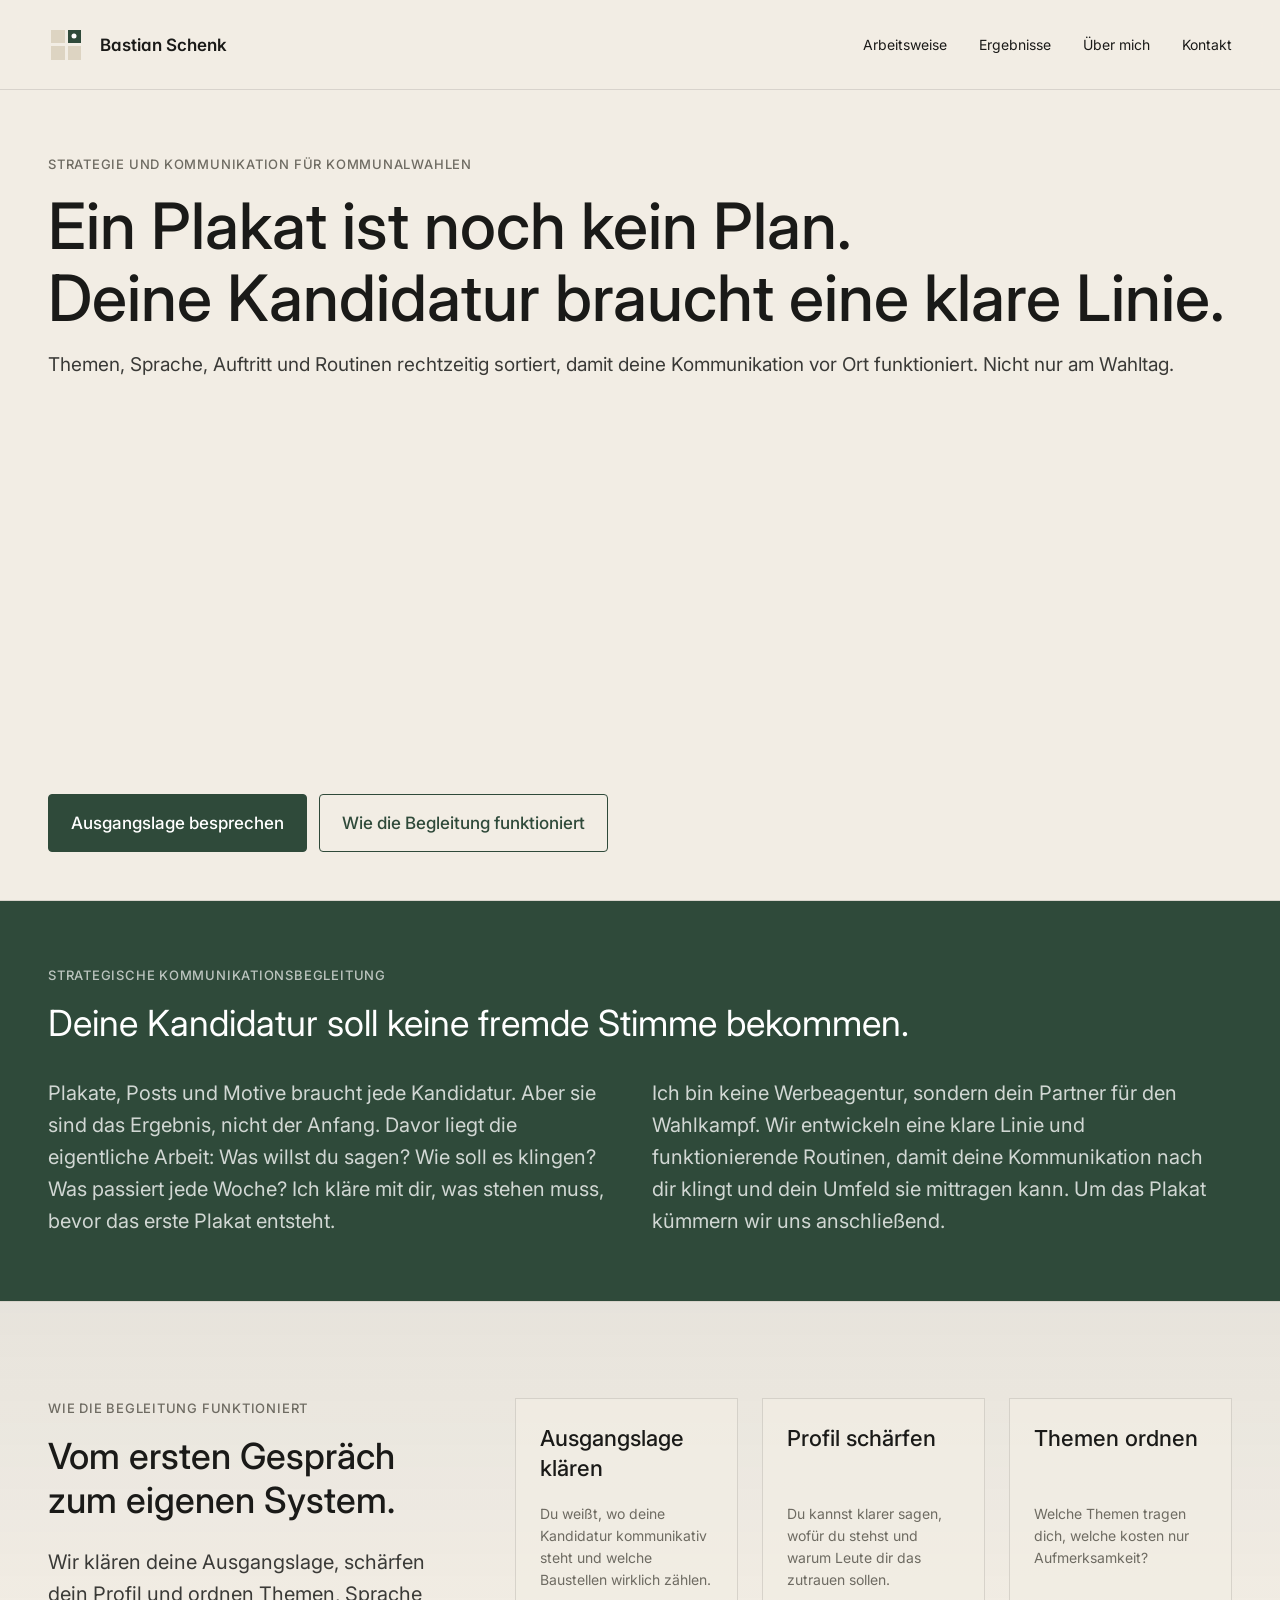
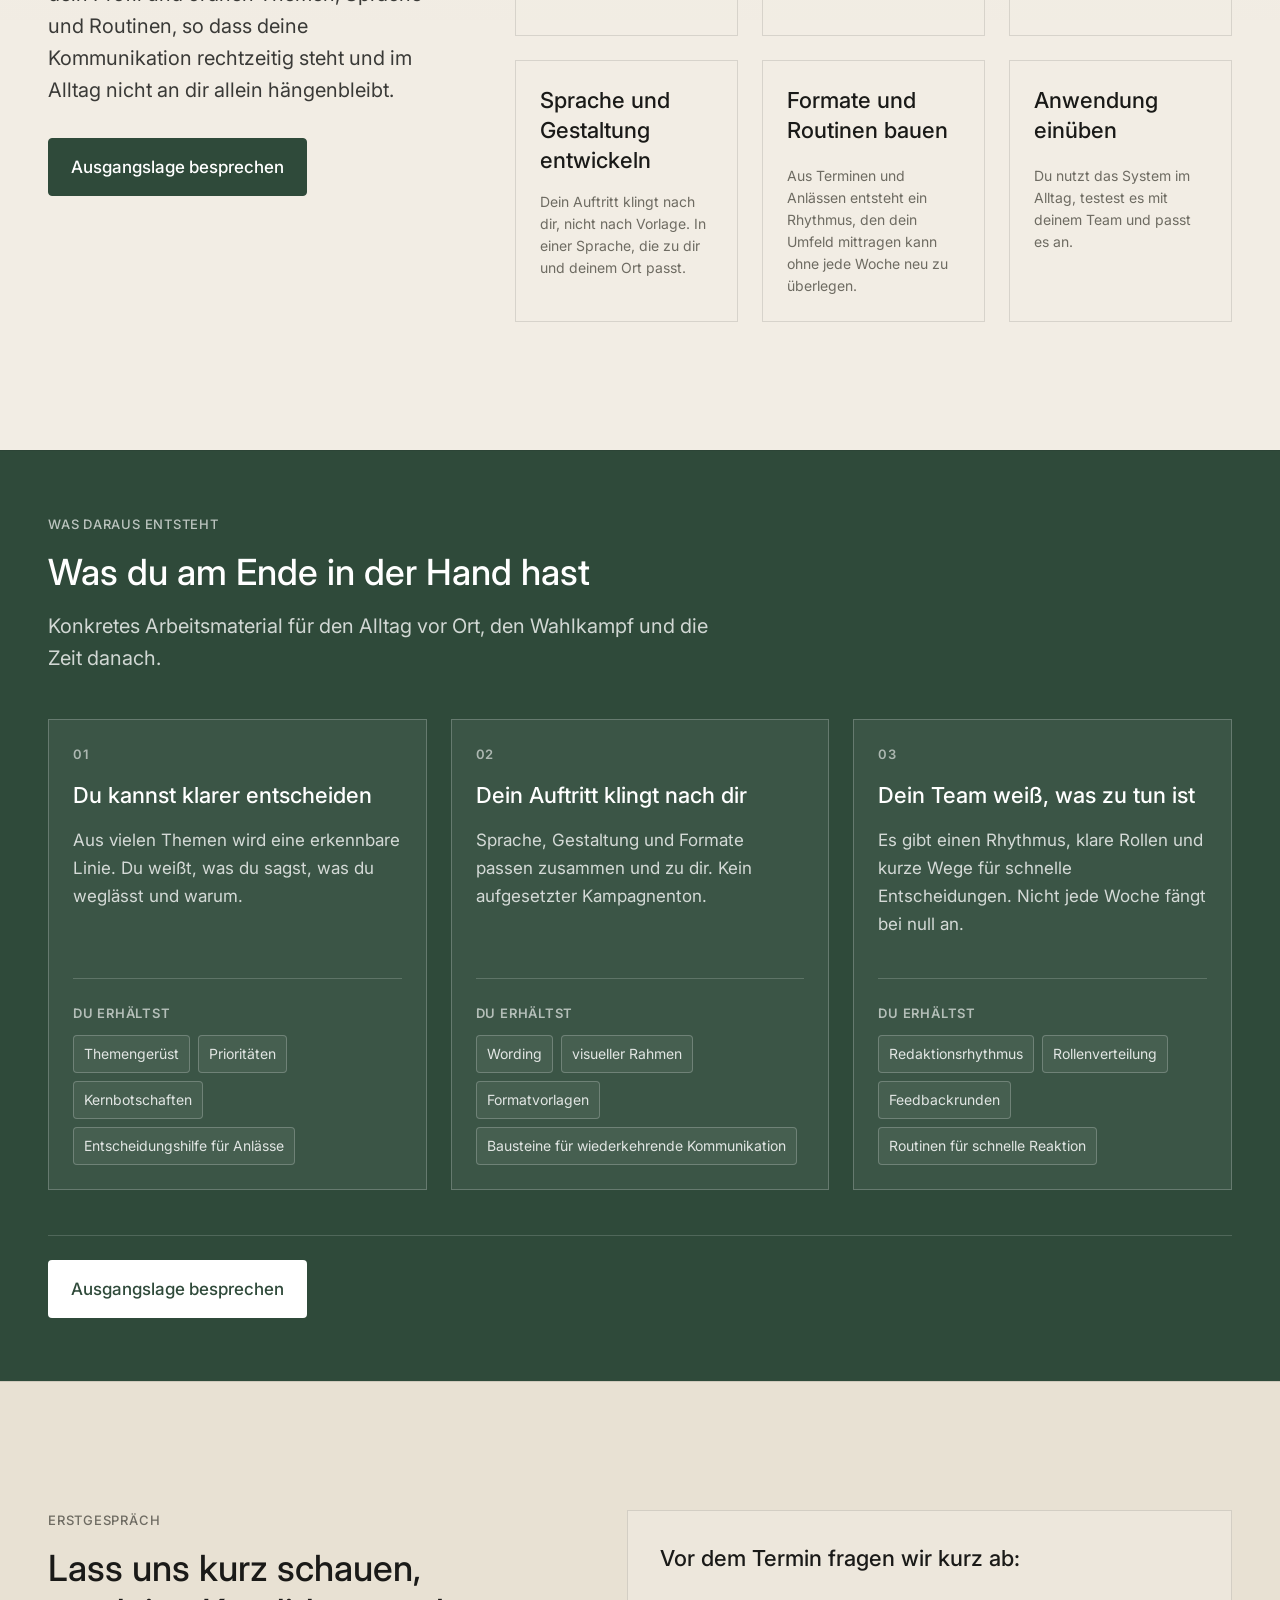
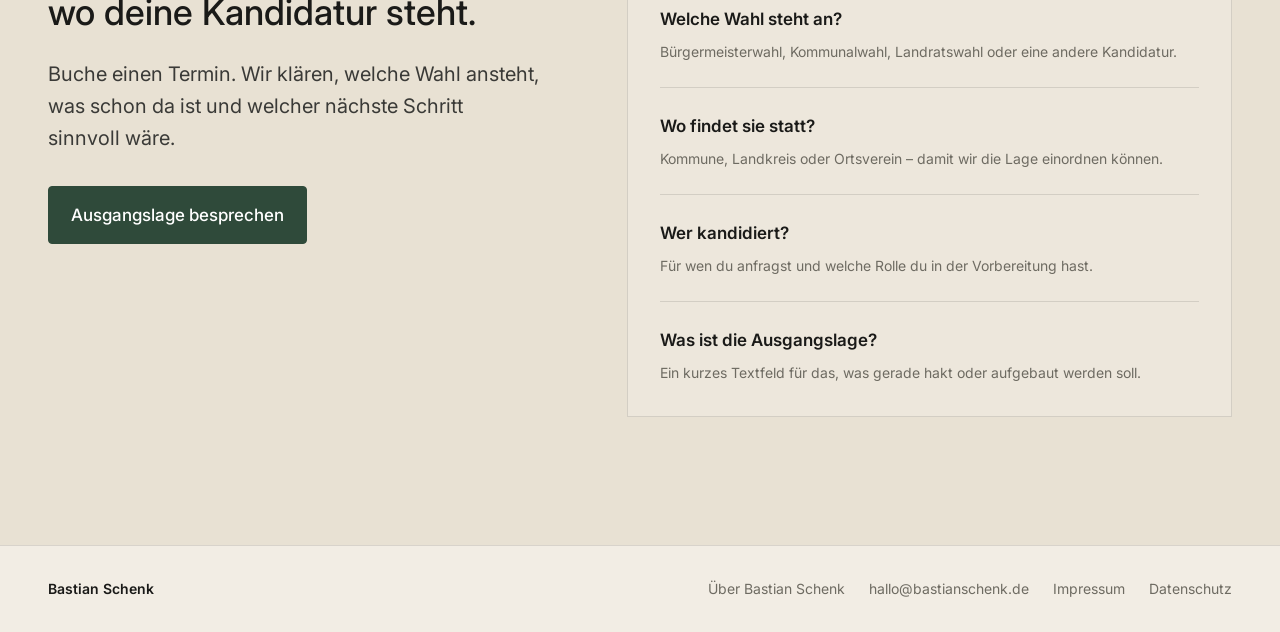
==== commit 329cdfa2: "Update landing page copy" ====
--- a/index.html
+++ b/index.html
@@ -6,7 +6,7 @@
     <title>Bastian Schenk | Wahlkampfkommunikation</title>
     <meta
       name="description"
-      content="Strategische Wahlkampfkommunikation für Bürgermeisterkandidaturen und kommunalpolitische Verantwortliche."
+      content="Strategie und Kommunikation für Kommunalwahlen: Themen, Sprache, Auftritt und Routinen für Kandidaturen vor Ort."
     >
     <link rel="stylesheet" href="styles.css">
   </head>
@@ -35,14 +35,14 @@
         <div class="hero-inner">
           <div class="hero-content">
             <div class="hero-top">
-              <p class="eyebrow">Strategie und Kampagne für Kommunalpolitik</p>
+              <p class="eyebrow">Strategie und Kommunikation für Kommunalwahlen</p>
               <h1 id="hero-title">
-                <span>Du hast deine Themen.</span>
-                <span>Wir bauen das System.</span>
+                <span>Ein Plakat ist noch kein Plan.</span>
+                <span>Deine Kandidatur braucht eine klare Linie.</span>
               </h1>
               <p class="lead">
-                Positionierung, Gestaltung und Routinen für kommunale Wahlkämpfe,
-                die im Alltag tragen.
+                Themen, Sprache, Auftritt und Routinen rechtzeitig sortiert,
+                damit deine Kommunikation vor Ort funktioniert. Nicht nur am Wahltag.
               </p>
             </div>
 
@@ -70,14 +70,29 @@
         <div class="section-inner">
           <p class="eyebrow">Strategische Kommunikationsbegleitung</p>
           <h2 id="service-positioning-title">
-            Ich ersetze keine Werbeagentur. Ich baue mit dir das System davor.
+            Deine Kandidatur soll keine fremde Stimme bekommen.
           </h2>
-          <p>
-            Wir klären Rolle, Haltung, Themen, Sprache und Routinen, bevor einzelne
-            Posts, Plakate oder Kampagnenmittel entstehen. So weißt du, was du
-            sagen willst, warum es zu dir passt und wie dein Umfeld es im Alltag
-            mittragen kann.
-          </p>
+          <div class="section-copy-grid">
+            <div class="section-copy-column">
+              <p>
+                Plakate, Posts und Motive braucht jede Kandidatur. Aber sie sind
+                das Ergebnis, nicht der Anfang. Davor liegt die eigentliche
+                Arbeit: Was willst du sagen? Wie soll es klingen? Was passiert
+                jede Woche? Ich kläre mit dir, was stehen muss, bevor das erste
+                Plakat entsteht.
+              </p>
+            </div>
+
+            <div class="section-copy-column">
+              <p>
+                Ich bin keine Werbeagentur, sondern dein Partner für den
+                Wahlkampf. Wir entwickeln eine klare Linie und funktionierende
+                Routinen, damit deine Kommunikation nach dir klingt und dein
+                Umfeld sie mittragen kann. Um das Plakat kümmern wir uns
+                anschließend.
+              </p>
+            </div>
+          </div>
         </div>
       </section>
 
@@ -87,19 +102,19 @@
           <div class="process-copy">
             <p class="eyebrow">Wie die Begleitung funktioniert</p>
             <h2 id="process-title">
-              <span>Vom Wahlkampf</span>
-              <span>zur Routine</span>
+              <span>Vom ersten Gespräch</span>
+              <span>zum eigenen System.</span>
             </h2>
             <p>
-              In der Begleitung klären wir deine Ausgangslage, schärfen dein Profil,
-              ordnen Themen und übersetzen daraus Sprache, Gestaltung und Routinen,
-              die auch nach dem Wahlabend weitertragen.
+              Wir klären deine Ausgangslage, schärfen dein Profil und ordnen
+              Themen, Sprache und Routinen, so dass deine Kommunikation
+              rechtzeitig steht und im Alltag nicht an dir allein hängenbleibt.
             </p>
             <a
               class="button button-primary process-cta"
               href="#kontakt"
             >
-              Kontakt aufnehmen
+              Ausgangslage besprechen
             </a>
           </div>
 
@@ -108,47 +123,46 @@
               <h3>Ausgangslage klären</h3>
               <p>
                 Du weißt, wo deine Kandidatur kommunikativ steht und welche
-                Baustellen wirklich entscheidend sind.
+                Baustellen wirklich zählen.
               </p>
             </article>
 
             <article class="info-card process-step">
               <h3>Profil schärfen</h3>
               <p>
-                Du kannst klarer sagen, wofür du stehst und warum Menschen dir
-                Verantwortung zutrauen sollen.
+                Du kannst klarer sagen, wofür du stehst und warum Leute dir das
+                zutrauen sollen.
               </p>
             </article>
 
             <article class="info-card process-step">
               <h3>Themen ordnen</h3>
               <p>
-                Du weißt, welche Themen dich tragen und welche nur Aufmerksamkeit
-                ziehen, ohne Profil zu bauen.
+                Welche Themen tragen dich, welche kosten nur Aufmerksamkeit?
               </p>
             </article>
 
             <article class="info-card process-step">
               <h3>Sprache und Gestaltung entwickeln</h3>
               <p>
-                Du kannst wiedererkennbar kommunizieren, ohne dich zu verstellen
-                oder fremd zu klingen.
+                Dein Auftritt klingt nach dir, nicht nach Vorlage. In einer
+                Sprache, die zu dir und deinem Ort passt.
               </p>
             </article>
 
             <article class="info-card process-step">
               <h3>Formate und Routinen bauen</h3>
               <p>
-                Du weißt, wie aus Terminen, Themen und spontanen Anlässen
-                regelmäßig gute Kommunikation entsteht.
+                Aus Terminen und Anlässen entsteht ein Rhythmus, den dein Umfeld
+                mittragen kann ohne jede Woche neu zu überlegen.
               </p>
             </article>
 
             <article class="info-card process-step">
               <h3>Anwendung einüben</h3>
               <p>
-                Du kannst dein System im Wahlkampf anwenden, mit deinem Umfeld
-                nutzen und gezielt weiterentwickeln.
+                Du nutzt das System im Alltag, testest es mit deinem Team und
+                passt es an.
               </p>
             </article>
           </div>
@@ -162,8 +176,8 @@
             <p class="eyebrow">Was daraus entsteht</p>
             <h2 id="outcomes-title">Was du am Ende in der Hand hast</h2>
             <p>
-              Die Begleitung übersetzt strategische Klarheit in konkrete
-              Arbeitsmittel für Wahlkampf, Alltag und die Zeit danach.
+              Konkretes Arbeitsmaterial für den Alltag vor Ort, den Wahlkampf
+              und die Zeit danach.
             </p>
           </div>
 
@@ -172,51 +186,51 @@
               <span class="outcome-number">01</span>
               <h3>Du kannst klarer entscheiden</h3>
               <p>
-                Du machst aus vielen Themen eine erkennbare politische Linie.
+                Aus vielen Themen wird eine erkennbare Linie. Du weißt, was du
+                sagst, was du weglässt und warum.
               </p>
               <div class="outcome-result">
                 <span>Du erhältst</span>
                 <ul class="outcome-list">
-                  <li>Themenarchitektur</li>
+                  <li>Themengerüst</li>
                   <li>Prioritäten</li>
                   <li>Kernbotschaften</li>
-                  <li>Entscheidungslogik für Themen und Anlässe</li>
+                  <li>Entscheidungshilfe für Anlässe</li>
                 </ul>
               </div>
             </article>
 
             <article class="info-card info-card-on-dark outcome-card">
               <span class="outcome-number">02</span>
-              <h3>Du kannst wiedererkennbar kommunizieren</h3>
-              <p>
-                Du machst aus Haltung, Sprache und Gestaltung einen Auftritt,
-                der nach dir klingt.
+              <h3>Dein Auftritt klingt nach dir</h3>
+              <p>
+                Sprache, Gestaltung und Formate passen zusammen und zu dir. Kein
+                aufgesetzter Kampagnenton.
               </p>
               <div class="outcome-result">
                 <span>Du erhältst</span>
                 <ul class="outcome-list">
                   <li>Wording</li>
                   <li>visueller Rahmen</li>
-                  <li>Formatlogik</li>
-                  <li>Vorlagen für wiederkehrende Kommunikation</li>
+                  <li>Formatvorlagen</li>
+                  <li>Bausteine für wiederkehrende Kommunikation</li>
                 </ul>
               </div>
             </article>
 
             <article class="info-card info-card-on-dark outcome-card">
               <span class="outcome-number">03</span>
-              <h3>Du kannst schneller ins Handeln kommen</h3>
-              <p>
-                Du machst aus Terminen, Anlässen und vollen Wochen eine Routine,
-                die dein Umfeld mittragen kann.
+              <h3>Dein Team weiß, was zu tun ist</h3>
+              <p>
+                Es gibt einen Rhythmus, klare Rollen und kurze Wege für schnelle
+                Entscheidungen. Nicht jede Woche fängt bei null an.
               </p>
               <div class="outcome-result">
                 <span>Du erhältst</span>
                 <ul class="outcome-list">
                   <li>Redaktionsrhythmus</li>
                   <li>Rollenverteilung</li>
-                  <li>Feedbackschleifen</li>
-                  <li>Sparringstruktur</li>
+                  <li>Feedbackrunden</li>
                   <li>Routinen für schnelle Reaktion</li>
                 </ul>
               </div>
@@ -224,10 +238,6 @@
           </div>
 
           <div class="outcomes-cta">
-            <p>
-              Wenn du wissen willst, welches System zu deiner Kandidatur passt,
-              klären wir zuerst deine Ausgangslage.
-            </p>
             <a
               class="button button-on-dark"
               href="#kontakt"
@@ -243,11 +253,10 @@
         <div class="section-inner contact-inner">
           <div class="contact-copy">
             <p class="eyebrow">Erstgespräch</p>
-            <h2 id="contact-title">Lass uns kurz schauen, ob es passt.</h2>
+            <h2 id="contact-title">Lass uns kurz schauen, wo deine Kandidatur steht.</h2>
             <p>
-              Buche dir einen Termin. Im Gespräch klären wir, wo ihr steht,
-              welche Wahl ansteht und was Kommunikation für Kandidatur, Team
-              oder Ortsverein leisten soll.
+              Buche einen Termin. Wir klären, welche Wahl ansteht, was schon da
+              ist und welcher nächste Schritt sinnvoll wäre.
             </p>
             <a
               class="button button-primary contact-button"
@@ -255,7 +264,7 @@
               target="_blank"
               rel="noreferrer"
             >
-              Zoom-Termin buchen
+              Ausgangslage besprechen
             </a>
           </div>
 
@@ -268,7 +277,7 @@
               </li>
               <li>
                 <span>Wo findet sie statt?</span>
-                <p>Kommune, Landkreis oder Ortsverein, damit wir die Lage einordnen können.</p>
+                <p>Kommune, Landkreis oder Ortsverein – damit wir die Lage einordnen können.</p>
               </li>
               <li>
                 <span>Wer kandidiert?</span>
--- a/styles.css
+++ b/styles.css
@@ -307,11 +307,10 @@
 }
 
 .lead {
-  max-width: 980px;
+  max-width: 1220px;
   margin-top: var(--space-4);
   color: var(--color-text-2);
-  font: var(--type-body-lg);
-  white-space: nowrap;
+  font: 19px / 30px var(--font-sans);
 }
 
 .cta-row {
@@ -374,6 +373,23 @@
   background: rgba(255, 255, 255, 0.06);
 }
 
+.section-copy-grid {
+  display: grid;
+  grid-template-columns: repeat(2, minmax(0, 1fr));
+  gap: var(--space-5);
+  margin-top: var(--space-6);
+}
+
+.section-copy-column p {
+  max-width: 560px;
+  color: var(--color-text-2);
+  font: var(--type-body-lg);
+}
+
+.section-dark .section-copy-column p {
+  color: rgba(255, 255, 255, 0.78);
+}
+
 /* 5. Sections */
 
 .service-positioning {
@@ -384,13 +400,6 @@
 .service-positioning h2 {
   max-width: 980px;
   font: var(--type-h2);
-}
-
-.service-positioning p:not(.eyebrow) {
-  max-width: 860px;
-  margin-top: var(--space-5);
-  color: rgba(255, 255, 255, 0.78);
-  font: var(--type-body-lg);
 }
 
 .process {
@@ -556,7 +565,7 @@
 .outcomes-cta {
   display: flex;
   align-items: center;
-  justify-content: space-between;
+  justify-content: flex-start;
   gap: var(--space-5);
   padding-top: var(--space-5);
   border-top: 1px solid rgba(255, 255, 255, 0.16);
@@ -798,6 +807,10 @@
     grid-template-columns: 1fr;
   }
 
+  h1 span {
+    white-space: normal;
+  }
+
   .process-copy {
     position: static;
   }
@@ -822,6 +835,10 @@
   }
 
   .contact-inner {
+    grid-template-columns: 1fr;
+  }
+
+  .section-copy-grid {
     grid-template-columns: 1fr;
   }
 
@@ -875,16 +892,8 @@
     grid-template-rows: auto var(--space-8) auto;
   }
 
-  h1 span {
-    white-space: normal;
-  }
-
   .lead {
     margin-top: var(--space-5);
-  }
-
-  .lead {
-    white-space: normal;
   }
 
   .cta-row {
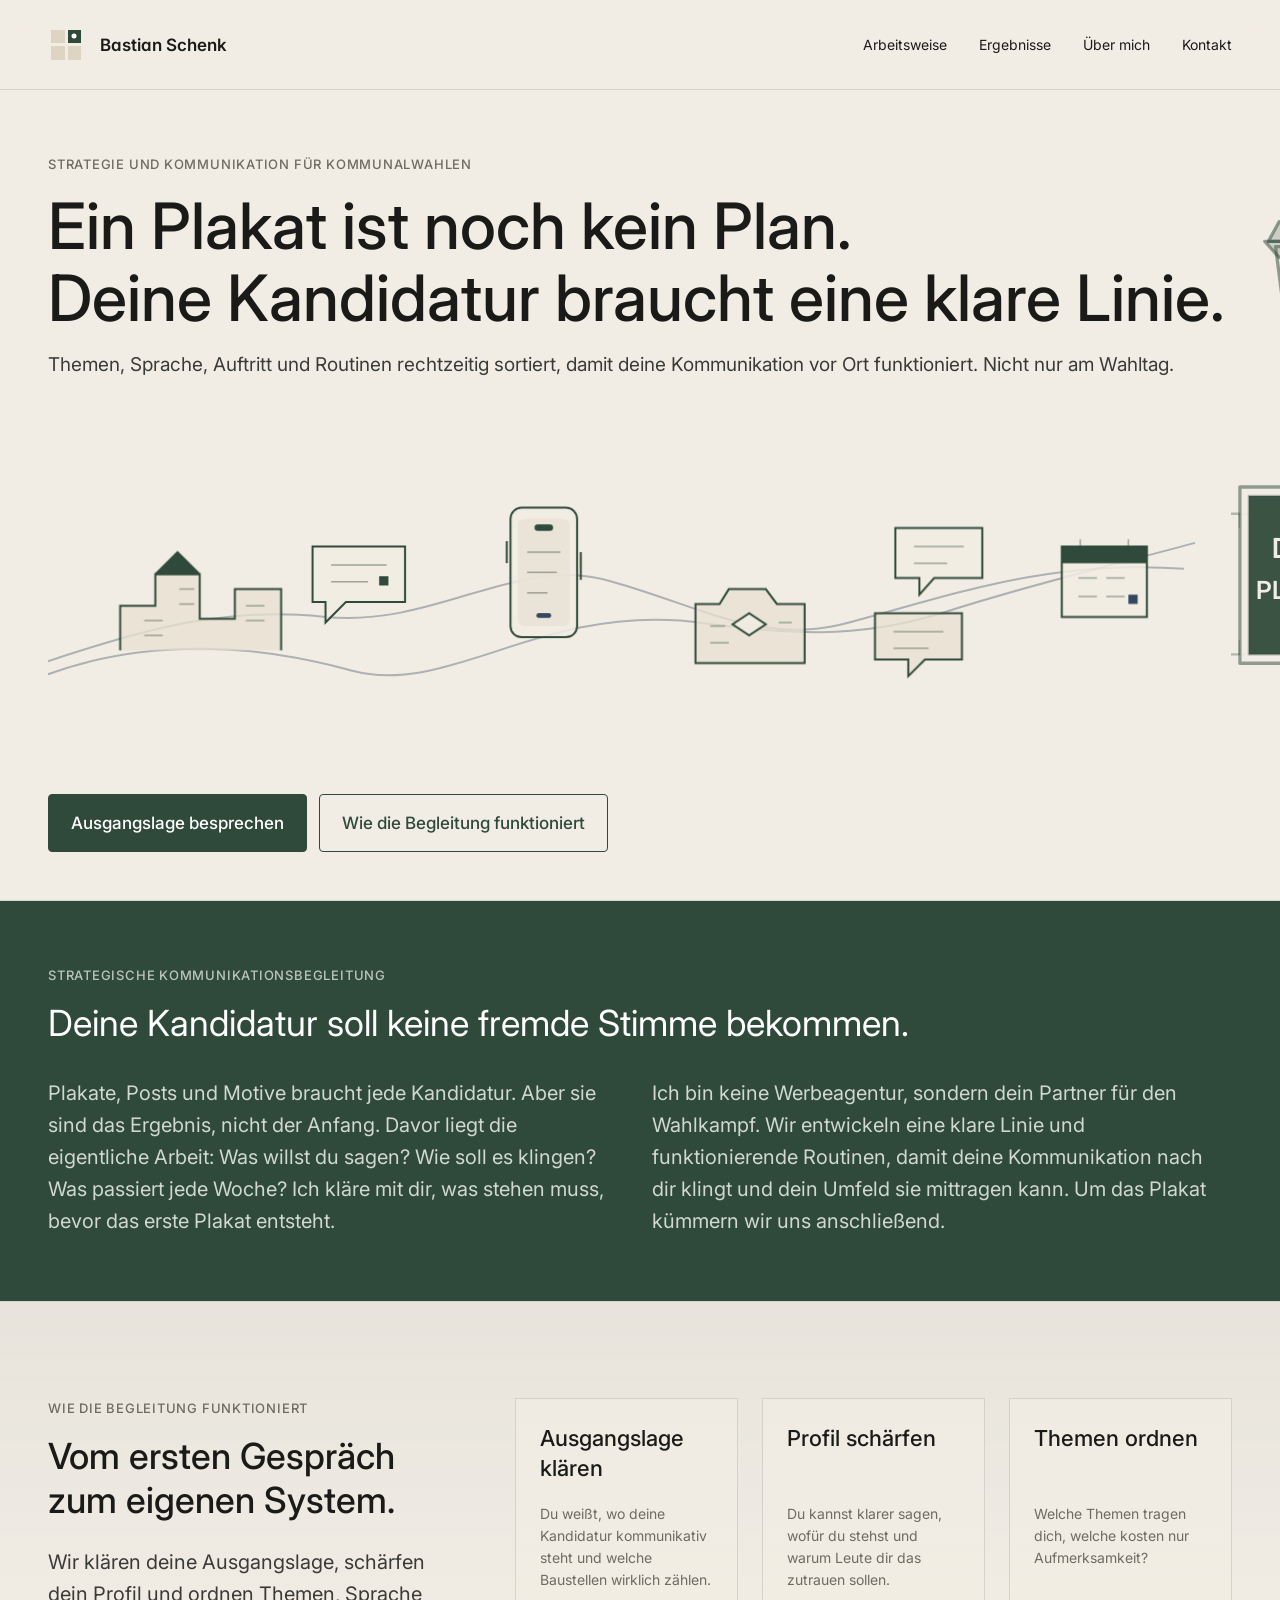
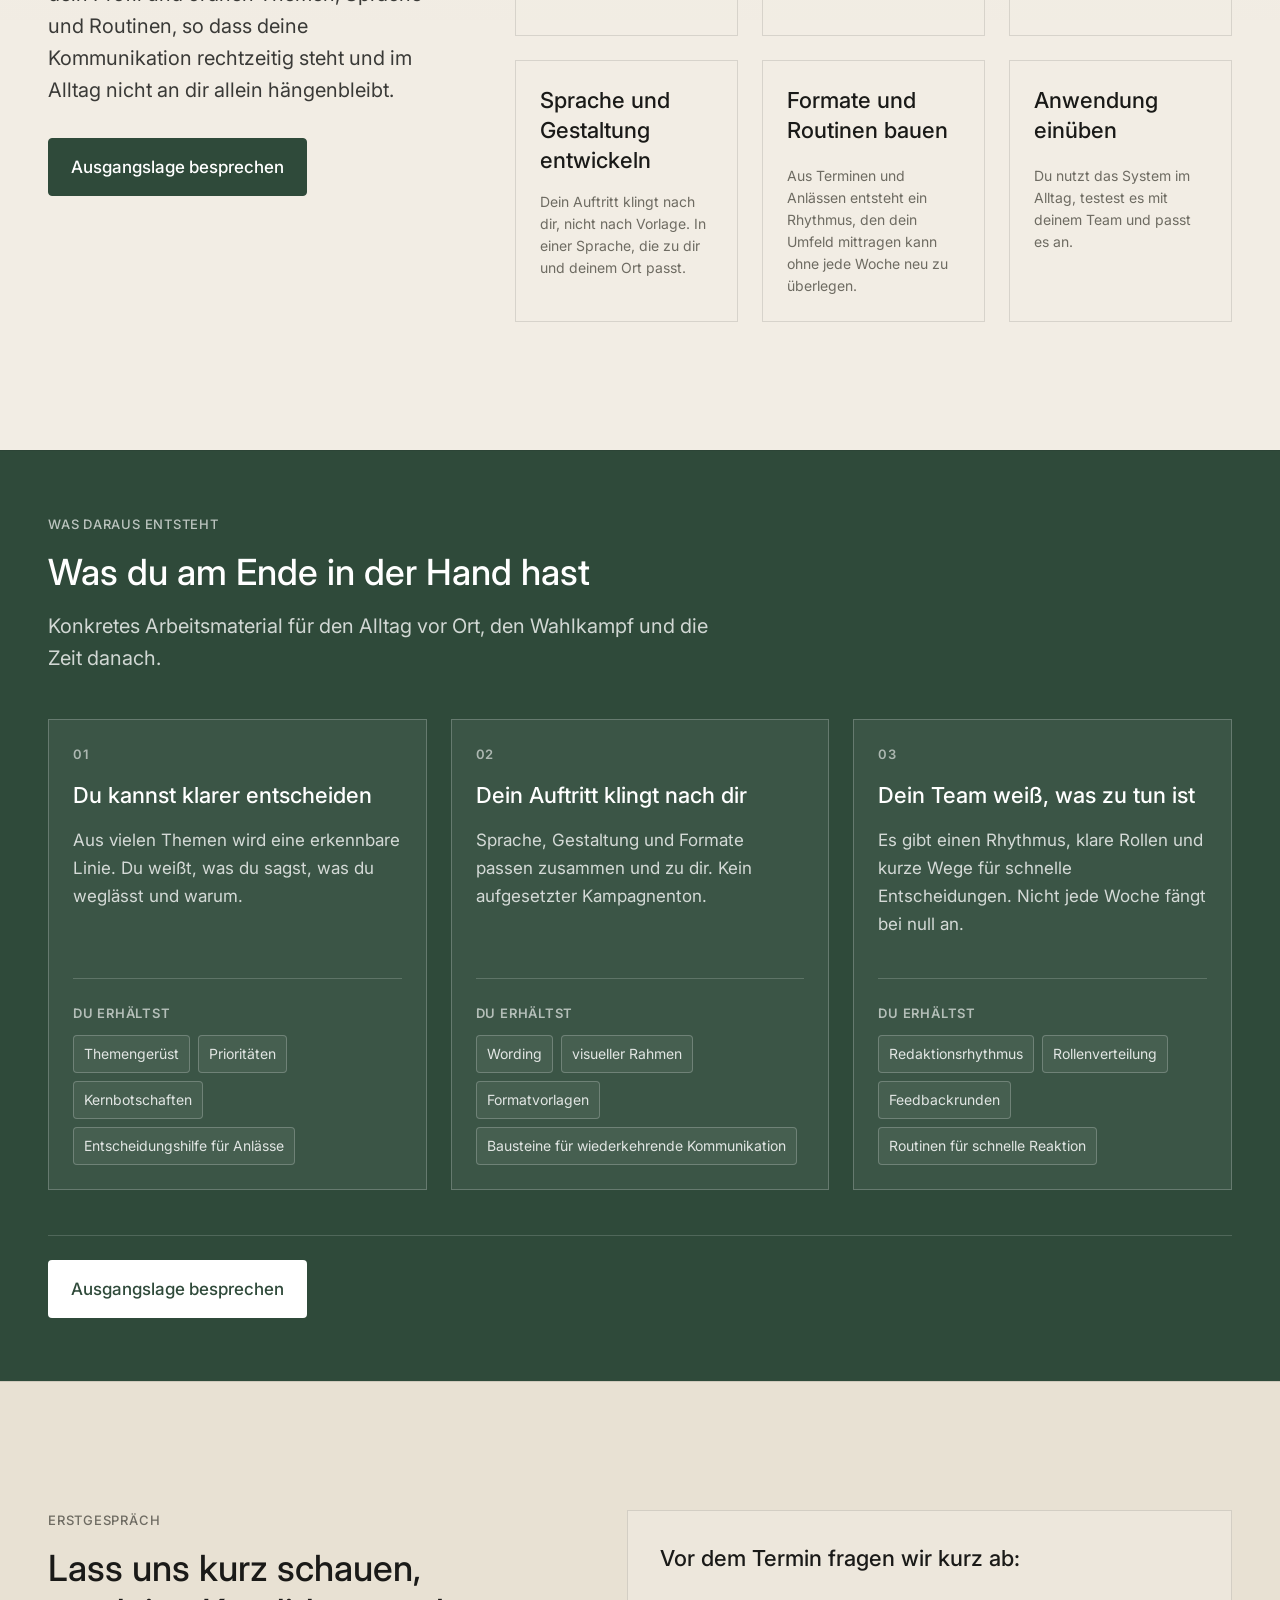
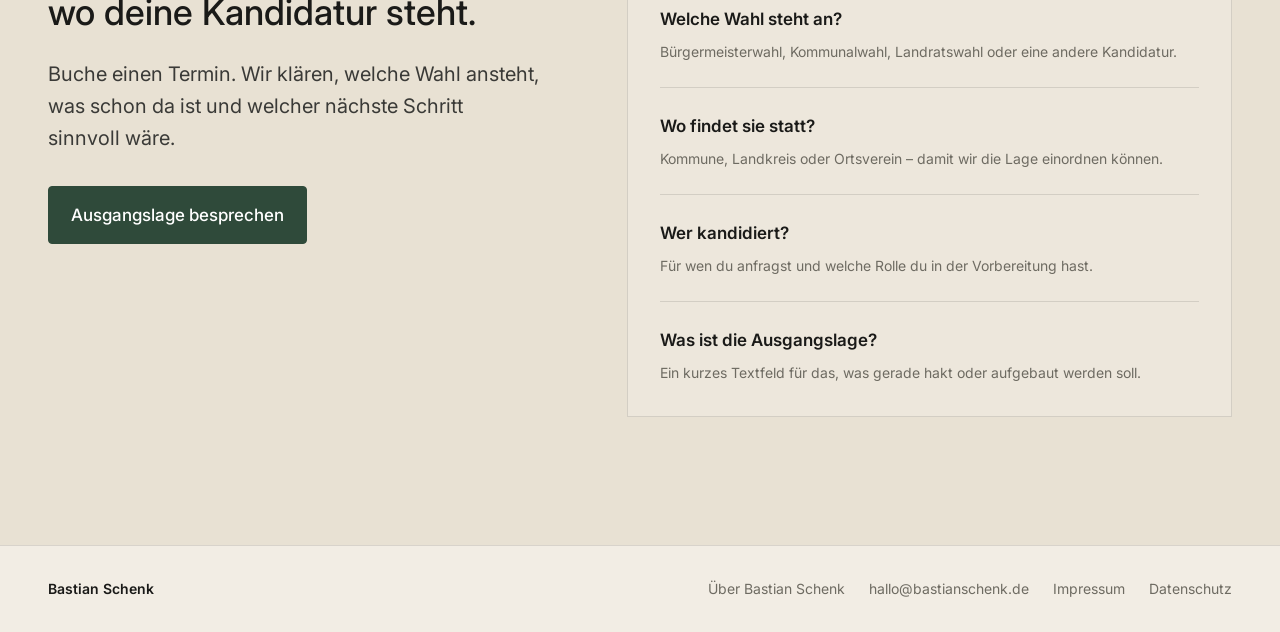
==== commit 4c475510: "Build hero illustration system" ====
--- a/index.html
+++ b/index.html
@@ -32,6 +32,51 @@
     <main id="top">
       <!-- Hero -->
       <section class="hero" aria-labelledby="hero-title">
+        <svg
+          class="hero-lantern"
+          viewBox="0 0 220 770"
+          fill="none"
+          xmlns="http://www.w3.org/2000/svg"
+          aria-hidden="true"
+          focusable="false"
+        >
+          <g class="hero-lantern-pole-layer">
+            <path class="hero-lantern-stroke hero-lantern-pole" d="M110 176V770" />
+          </g>
+          <g class="hero-lantern-poster">
+            <path class="hero-lantern-stroke-light" d="M28 390H192M28 548H192" />
+            <path class="hero-lantern-stroke-light" d="M38 390V406M182 390V406M38 532V548M182 532V548" />
+            <rect class="hero-lantern-poster-paper" x="38" y="360" width="144" height="198" />
+            <rect class="hero-lantern-poster-fill" x="48" y="370" width="124" height="178" />
+            <path class="hero-lantern-stroke" d="M38 360H182V558H38V360Z" />
+            <path class="hero-lantern-stroke-light" d="M48 370H172V548H48V370Z" />
+
+            <text class="hero-lantern-poster-copy" x="110" y="440" text-anchor="middle">DEIN</text>
+            <text class="hero-lantern-poster-copy hero-lantern-poster-copy-wide" x="110" y="486" text-anchor="middle">PLAKAT</text>
+          </g>
+          <g class="hero-lantern-head" transform="translate(0 -10)">
+            <path class="hero-lantern-dark-fill" d="M96 192H124L132 214H88L96 192Z" />
+            <path class="hero-lantern-stroke" d="M96 192H124L132 214H88L96 192Z" />
+            <path class="hero-lantern-dark-fill" d="M94 214H126V232H94V214Z" />
+            <path class="hero-lantern-stroke" d="M94 214H126V232H94V214Z" />
+            <path class="hero-lantern-fill" d="M78 100H142L130 192H90L78 100Z" />
+            <path class="hero-lantern-light" d="M96 124H124L118 178H102L96 124Z" />
+            <path class="hero-lantern-stroke" d="M78 100H142L130 192H90L78 100Z" />
+            <path class="hero-lantern-stroke-light" d="M90 112L98 192M130 112L122 192M110 112V192" />
+            <path class="hero-lantern-dark-fill" d="M66 94H154L138 112H82L66 94Z" />
+            <path class="hero-lantern-stroke" d="M66 94H154L138 112H82L66 94Z" />
+            <path class="hero-lantern-dark-fill" d="M82 72H138L150 94H70L82 72Z" />
+            <path class="hero-lantern-stroke" d="M82 72H138L150 94H70L82 72Z" />
+            <path class="hero-lantern-dark-fill" d="M88 72C94 52 126 52 132 72H88Z" />
+            <path class="hero-lantern-stroke" d="M88 72C94 52 126 52 132 72" />
+            <path class="hero-lantern-stroke" d="M104 52H116V42H104V52Z" />
+            <path class="hero-lantern-stroke-light" d="M94 246H126M96 262H124" />
+          </g>
+          <g class="hero-lantern-base">
+            <path class="hero-lantern-stroke-light" d="M100 704H120M96 738H124M86 770H134" />
+          </g>
+        </svg>
+
         <div class="hero-inner">
           <div class="hero-content">
             <div class="hero-top">
@@ -46,7 +91,118 @@
               </p>
             </div>
 
-            <div class="hero-animation-space" aria-hidden="true"></div>
+            <div class="hero-animation-space" aria-hidden="true">
+              <svg
+                class="hero-system-illustration"
+                viewBox="0 0 1280 320"
+                fill="none"
+                xmlns="http://www.w3.org/2000/svg"
+                focusable="false"
+              >
+                <g class="hero-flow-lines">
+                  <path
+                    class="hero-system-line hero-system-draw"
+                    d="M0 236 C96 204 188 176 300 188 C420 200 510 118 610 150 C704 176 774 220 866 194 C984 162 1084 126 1228 136"
+                  />
+                  <path
+                    class="hero-system-line hero-system-draw hero-system-draw-late"
+                    d="M0 250 C110 210 228 218 328 246 C430 274 526 180 684 192 C790 204 860 216 966 184 C1058 154 1144 134 1240 108"
+                  />
+                </g>
+
+                <g class="hero-flow-icons">
+                  <g class="hero-system-piece hero-flow-icon hero-flow-icon-city" style="--delay: 80ms">
+                    <path
+                      class="hero-system-fill-muted"
+                      d="M78 224V176H116V142H164V190H202V158H252V224H78Z"
+                    />
+                    <path
+                      class="hero-system-stroke"
+                      d="M78 224V176H116V142H164V190H202V158H252V224"
+                    />
+                    <path
+                      class="hero-system-fill-accent"
+                      d="M116 142L140 118L164 142H116Z"
+                    />
+                    <path class="hero-system-stroke" d="M116 142L140 118L164 142" />
+                    <path class="hero-system-stroke-light" d="M104 192H124M104 208H124M214 176H234M214 192H234M142 158H158M142 174H158" />
+                  </g>
+
+                  <g class="hero-system-piece hero-flow-icon hero-flow-icon-message" style="--delay: 260ms">
+                    <path
+                      class="hero-system-fill-paper"
+                      d="M286 112H386V172H322L300 194V172H286V112Z"
+                    />
+                    <path
+                      class="hero-system-stroke"
+                      d="M286 112H386V172H322L300 194V172H286V112Z"
+                    />
+                    <path class="hero-system-stroke-light" d="M306 132H366M306 150H346" />
+                    <rect class="hero-system-fill-accent" x="358" y="144" width="10" height="10" />
+                  </g>
+
+                  <g class="hero-system-piece hero-flow-icon hero-flow-icon-phone" style="--delay: 420ms">
+                    <rect class="hero-system-fill-paper" x="500" y="70" width="72" height="140" rx="12" />
+                    <rect class="hero-system-fill-muted" x="508" y="82" width="56" height="116" rx="7" />
+                    <rect class="hero-system-fill-accent" x="526" y="88" width="20" height="7" rx="3.5" />
+                    <path
+                      class="hero-system-stroke"
+                      d="M512 70H560C566.6 70 572 75.4 572 82V198C572 204.6 566.6 210 560 210H512C505.4 210 500 204.6 500 198V82C500 75.4 505.4 70 512 70Z"
+                    />
+                    <path class="hero-system-stroke-light" d="M518 118H554M518 140H550M518 162H540" />
+                    <path class="hero-system-stroke" d="M496 106V130M576 118V148" />
+                    <rect class="hero-system-fill-blue" x="528" y="184" width="16" height="5" rx="2.5" />
+                  </g>
+
+                  <g class="hero-system-piece hero-flow-icon hero-flow-icon-camera" style="--delay: 620ms">
+                    <path
+                      class="hero-system-fill-muted"
+                      d="M700 174H726L736 158H776L788 174H818V238H700V174Z"
+                    />
+                    <path
+                      class="hero-system-stroke"
+                      d="M700 174H726L736 158H776L788 174H818V238H700V174Z"
+                    />
+                    <path
+                      class="hero-system-fill-paper"
+                      d="M740 196L758 184L776 196L758 208L740 196Z"
+                    />
+                    <path class="hero-system-stroke" d="M740 196L758 184L776 196L758 208L740 196Z" />
+                    <path class="hero-system-stroke-light" d="M716 198H732M716 216H736M790 194H804" />
+                  </g>
+
+                  <g class="hero-system-piece hero-flow-icon hero-flow-icon-conversations" style="--delay: 820ms">
+                    <path
+                      class="hero-system-fill-paper"
+                      d="M916 92H1010V146H958L942 164V146H916V92Z"
+                    />
+                    <path
+                      class="hero-system-stroke"
+                      d="M916 92H1010V146H958L942 164V146H916V92Z"
+                    />
+                    <path class="hero-system-stroke-light" d="M936 112H990M936 130H972" />
+                    <path
+                      class="hero-system-fill-muted"
+                      d="M894 184H988V234H948L930 252V234H894V184Z"
+                    />
+                    <path
+                      class="hero-system-stroke"
+                      d="M894 184H988V234H948L930 252V234H894V184Z"
+                    />
+                    <path class="hero-system-stroke-light" d="M914 204H968M914 222H952" />
+                  </g>
+
+                  <g class="hero-system-piece hero-flow-icon hero-flow-icon-calendar" style="--delay: 1000ms">
+                    <rect class="hero-system-fill-paper" x="1096" y="112" width="92" height="76" />
+                    <rect class="hero-system-fill-accent" x="1096" y="112" width="92" height="18" />
+                    <path class="hero-system-stroke" d="M1096 112H1188V188H1096V112Z" />
+                    <path class="hero-system-stroke-light" d="M1116 104V120M1168 104V120M1114 146H1134M1144 146H1164M1114 166H1134M1144 166H1164" />
+                    <rect class="hero-system-fill-blue" x="1168" y="164" width="10" height="10" />
+                  </g>
+                </g>
+
+              </svg>
+            </div>
 
             <div class="hero-bottom">
               <div class="cta-row">
--- a/styles.css
+++ b/styles.css
@@ -83,6 +83,7 @@
   font-feature-settings: "ss01", "cv11";
   -webkit-font-smoothing: antialiased;
   text-rendering: optimizeLegibility;
+  overflow-x: clip;
 }
 
 main {
@@ -266,12 +267,16 @@
 /* Hero */
 
 .hero {
+  position: relative;
   min-height: calc(100svh - var(--header-height));
   padding: var(--hero-padding-top) var(--space-7) var(--hero-padding-bottom);
   border-bottom: var(--border-hairline);
 }
 
 .hero-inner {
+  position: relative;
+  z-index: 1;
+  width: 100%;
   max-width: 1280px;
   min-height: calc(
     100svh
@@ -283,8 +288,11 @@
 }
 
 .hero-content {
+  position: relative;
+  isolation: isolate;
   display: grid;
   grid-template-rows: auto minmax(var(--space-7), 1fr) auto;
+  width: 100%;
   max-width: 1280px;
   min-height: calc(
     100svh
@@ -295,15 +303,171 @@
 }
 
 .hero-top {
+  position: relative;
   grid-row: 1;
+  z-index: 2;
+  min-width: 0;
+}
+
+.hero-lantern {
+  position: absolute;
+  bottom: var(--hero-padding-bottom);
+  right: clamp(-120px, calc((100vw - 1280px) / 2 - 164px), 176px);
+  z-index: 0;
+  width: clamp(178px, 15vw, 230px);
+  height: auto;
+  overflow: visible;
+  pointer-events: none;
+  transform: scale(1.02);
+  transform-origin: 50% 100%;
+}
+
+.hero-lantern-stroke,
+.hero-lantern-stroke-light {
+  vector-effect: non-scaling-stroke;
+}
+
+.hero-lantern-stroke {
+  stroke: rgba(47, 74, 58, 0.5);
+  stroke-width: 3.25;
+  stroke-linejoin: round;
+}
+
+.hero-lantern-pole {
+  stroke-width: 4.25;
+}
+
+.hero-lantern-stroke-light {
+  stroke: rgba(47, 74, 58, 0.32);
+  stroke-width: 2.25;
+  stroke-linejoin: round;
+}
+
+.hero-lantern-fill {
+  fill: rgba(232, 225, 211, 0.64);
+}
+
+.hero-lantern-dark-fill {
+  fill: rgba(47, 74, 58, 0.2);
+}
+
+.hero-lantern-light {
+  fill: rgba(221, 212, 194, 0.44);
+}
+
+.hero-lantern-poster-paper {
+  fill: rgba(242, 237, 228, 0.92);
+}
+
+.hero-lantern-poster-fill {
+  fill: rgba(47, 74, 58, 0.94);
+}
+
+.hero-lantern-poster-copy {
+  fill: var(--bg-warm);
+  font-family: var(--font-sans);
+  font-size: 31px;
+  font-weight: 600;
+  letter-spacing: 0;
+}
+
+.hero-lantern-poster-copy-wide {
+  font-size: 28px;
 }
 
 .hero-animation-space {
+  position: relative;
   grid-row: 2;
+  z-index: 1;
+  display: flex;
+  align-items: center;
+  justify-content: center;
+  min-height: clamp(260px, 38svh, 390px);
+  padding: var(--space-6) 0 var(--space-5);
+  width: 100%;
+  overflow: visible;
+}
+
+.hero-system-illustration {
+  width: 100%;
+  height: auto;
+  max-height: 100%;
+  overflow: visible;
+}
+
+.hero-system-stroke,
+.hero-system-stroke-light,
+.hero-system-line {
+  vector-effect: non-scaling-stroke;
+}
+
+.hero-system-stroke {
+  stroke: var(--color-accent);
+  stroke-width: 2;
+}
+
+.hero-system-stroke-light {
+  stroke: rgba(47, 74, 58, 0.44);
+  stroke-width: 1.5;
+}
+
+.hero-system-line {
+  stroke: rgba(50, 72, 95, 0.36);
+  stroke-width: 2;
+}
+
+.hero-system-fill-muted {
+  fill: rgba(232, 225, 211, 0.78);
+}
+
+.hero-system-fill-paper {
+  fill: rgba(242, 237, 228, 0.86);
+}
+
+.hero-system-fill-accent {
+  fill: var(--color-accent);
+}
+
+.hero-system-fill-blue {
+  fill: var(--accent-blue);
+}
+
+.hero-system-draw {
+  stroke-dasharray: 1320;
+  stroke-dashoffset: 1320;
+  animation: hero-system-draw 1400ms var(--ease) 180ms forwards;
+}
+
+.hero-system-draw-late {
+  animation-delay: 520ms;
+}
+
+.hero-system-piece {
+  opacity: 0;
+  transform: translateX(-12px);
+  transform-box: fill-box;
+  transform-origin: center;
+  animation: hero-system-piece 760ms var(--ease) var(--delay) forwards;
+}
+
+@keyframes hero-system-draw {
+  to {
+    stroke-dashoffset: 0;
+  }
+}
+
+@keyframes hero-system-piece {
+  to {
+    opacity: 1;
+    transform: translateX(0) scale(1);
+  }
 }
 
 .hero-bottom {
+  position: relative;
   grid-row: 3;
+  z-index: 2;
+  min-width: 0;
 }
 
 .lead {
@@ -803,6 +967,14 @@
     max-width: 860px;
   }
 
+  .hero-lantern {
+    display: none;
+  }
+
+  .hero-animation-space {
+    min-height: clamp(230px, 32svh, 320px);
+  }
+
   .process-inner {
     grid-template-columns: 1fr;
   }
@@ -886,10 +1058,32 @@
   .hero-inner,
   .hero-content {
     min-height: 0;
+    max-width: calc(100vw - (var(--space-5) * 2));
   }
 
   .hero-content {
-    grid-template-rows: auto var(--space-8) auto;
+    grid-template-rows: auto auto auto;
+  }
+
+  .hero-top,
+  .hero-bottom,
+  .cta-row,
+  .lead {
+    max-width: 100%;
+  }
+
+  .eyebrow {
+    overflow-wrap: anywhere;
+  }
+
+  .hero-animation-space {
+    min-height: 178px;
+    padding: var(--space-5) 0;
+  }
+
+  .hero-system-illustration {
+    width: 100%;
+    max-width: 100%;
   }
 
   .lead {
@@ -1000,3 +1194,13 @@
   }
 
 }
+
+@media (prefers-reduced-motion: reduce) {
+  .hero-system-draw,
+  .hero-system-piece {
+    animation: none;
+    opacity: 1;
+    stroke-dashoffset: 0;
+    transform: none;
+  }
+}
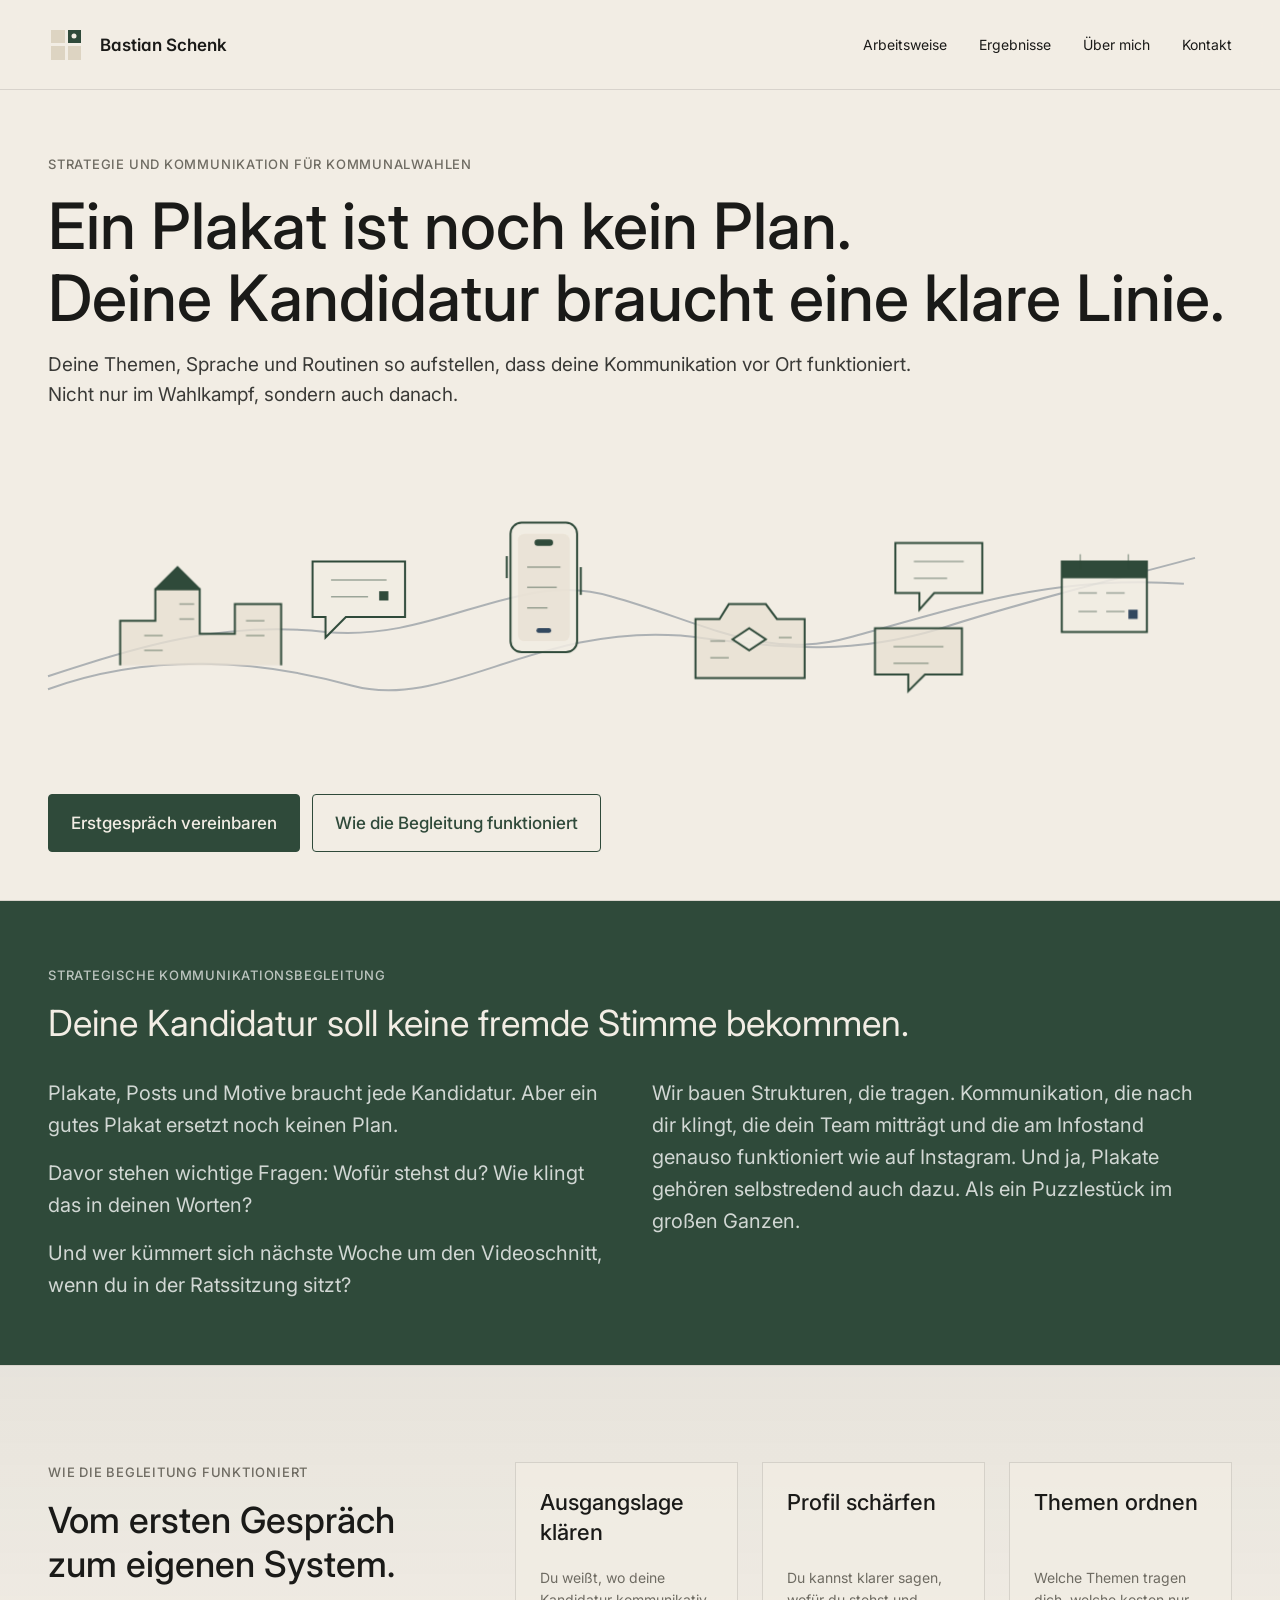
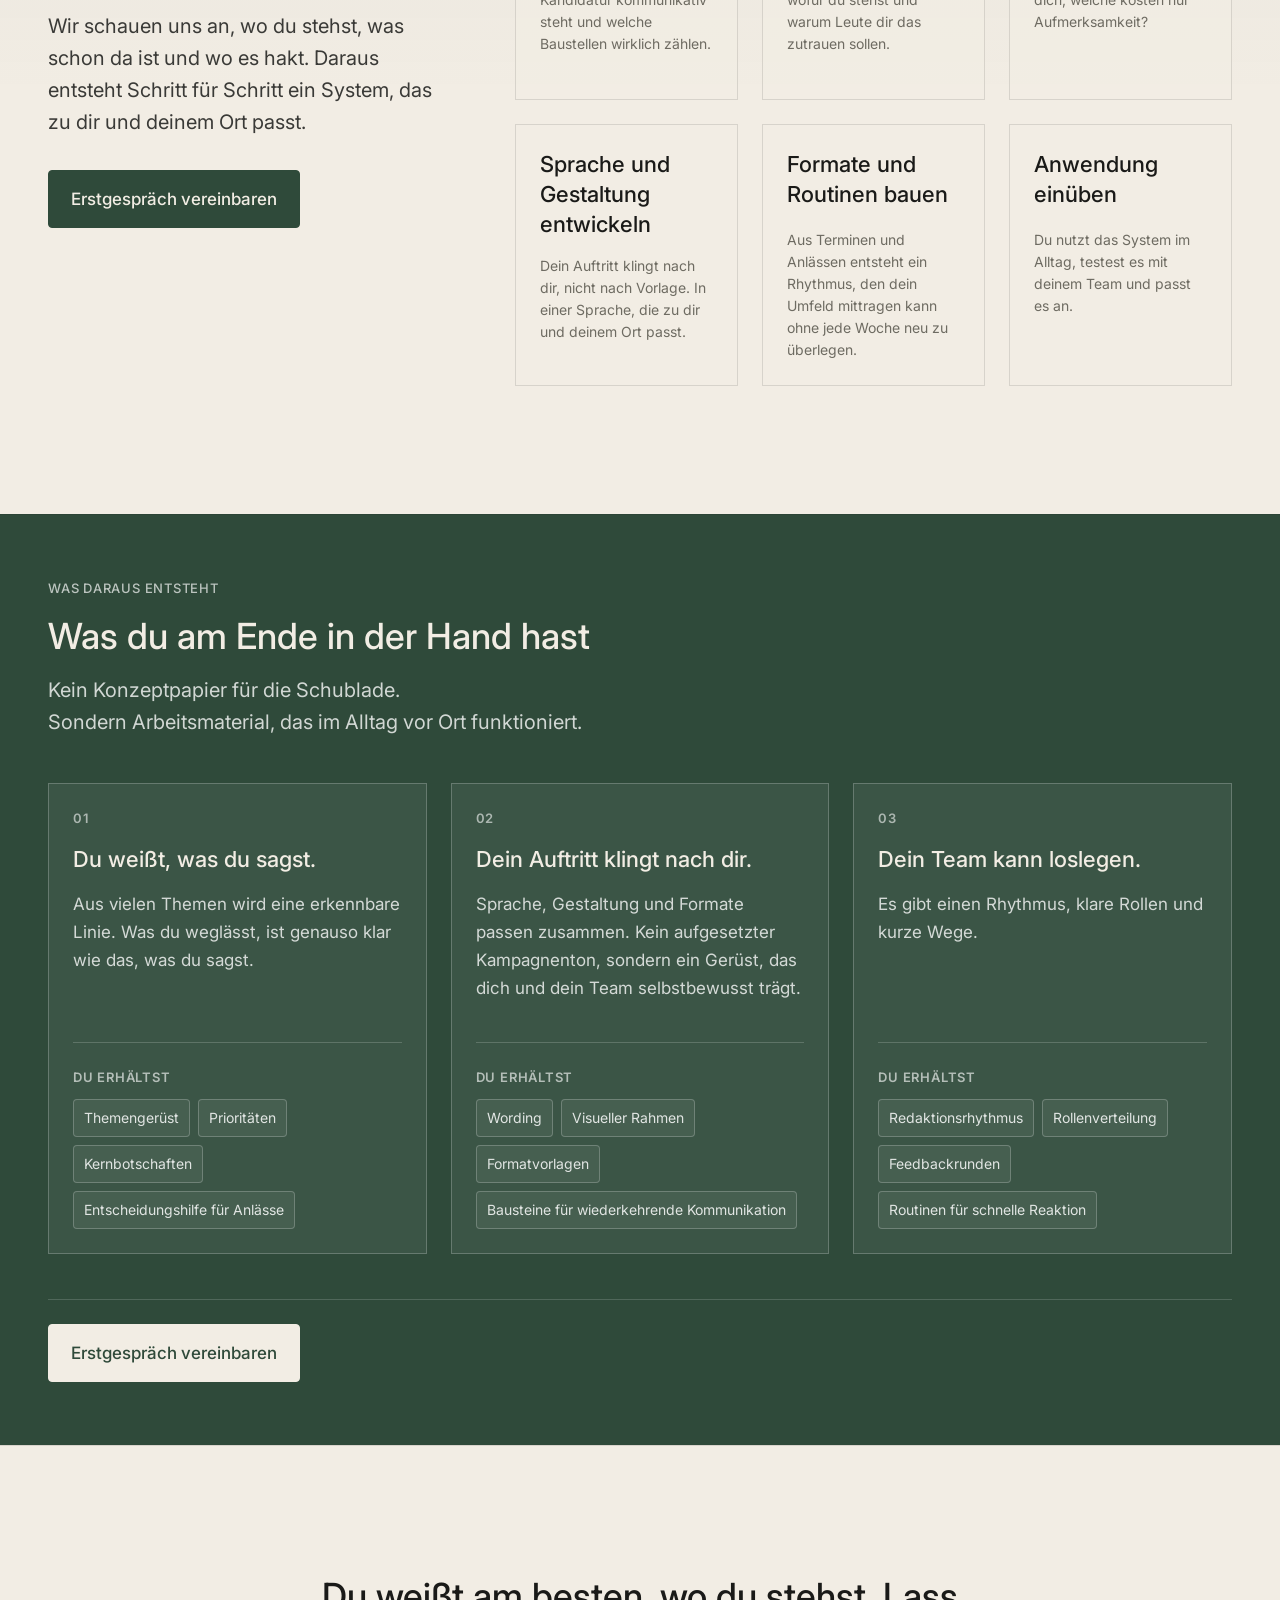
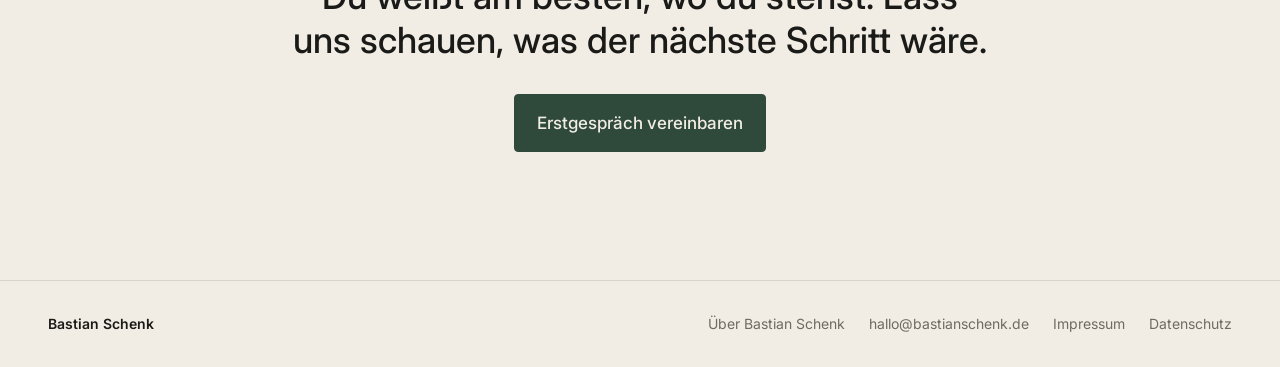
==== commit db4c0cb9: "Update website copy" ====
--- a/index.html
+++ b/index.html
@@ -86,8 +86,8 @@
                 <span>Deine Kandidatur braucht eine klare Linie.</span>
               </h1>
               <p class="lead">
-                Themen, Sprache, Auftritt und Routinen rechtzeitig sortiert,
-                damit deine Kommunikation vor Ort funktioniert. Nicht nur am Wahltag.
+                Deine Themen, Sprache und Routinen so aufstellen, dass deine Kommunikation vor Ort funktioniert.<br>
+                Nicht nur im Wahlkampf, sondern auch danach.
               </p>
             </div>
 
@@ -208,9 +208,11 @@
               <div class="cta-row">
                 <a
                   class="button button-primary"
-                  href="#kontakt"
+                  href="https://cal.com/dein-name/erstgespraech"
+                  target="_blank"
+                  rel="noreferrer"
                 >
-                  Ausgangslage besprechen
+                  Erstgespräch vereinbaren
                 </a>
                 <a class="button button-secondary" href="#prozess">
                   Wie die Begleitung funktioniert
@@ -231,21 +233,25 @@
           <div class="section-copy-grid">
             <div class="section-copy-column">
               <p>
-                Plakate, Posts und Motive braucht jede Kandidatur. Aber sie sind
-                das Ergebnis, nicht der Anfang. Davor liegt die eigentliche
-                Arbeit: Was willst du sagen? Wie soll es klingen? Was passiert
-                jede Woche? Ich kläre mit dir, was stehen muss, bevor das erste
-                Plakat entsteht.
+                Plakate, Posts und Motive braucht jede Kandidatur. Aber ein
+                gutes Plakat ersetzt noch keinen Plan.
+              </p>
+              <p>
+                Davor stehen wichtige Fragen: Wofür stehst du? Wie klingt das
+                in deinen Worten?
+              </p>
+              <p>
+                Und wer kümmert sich nächste Woche um den Videoschnitt, wenn du
+                in der Ratssitzung sitzt?
               </p>
             </div>
 
             <div class="section-copy-column">
               <p>
-                Ich bin keine Werbeagentur, sondern dein Partner für den
-                Wahlkampf. Wir entwickeln eine klare Linie und funktionierende
-                Routinen, damit deine Kommunikation nach dir klingt und dein
-                Umfeld sie mittragen kann. Um das Plakat kümmern wir uns
-                anschließend.
+                Wir bauen Strukturen, die tragen. Kommunikation, die nach dir
+                klingt, die dein Team mitträgt und die am Infostand genauso
+                funktioniert wie auf Instagram. Und ja, Plakate gehören
+                selbstredend auch dazu. Als ein Puzzlestück im großen Ganzen.
               </p>
             </div>
           </div>
@@ -262,15 +268,17 @@
               <span>zum eigenen System.</span>
             </h2>
             <p>
-              Wir klären deine Ausgangslage, schärfen dein Profil und ordnen
-              Themen, Sprache und Routinen, so dass deine Kommunikation
-              rechtzeitig steht und im Alltag nicht an dir allein hängenbleibt.
+              Wir schauen uns an, wo du stehst, was schon da ist und wo es hakt.
+              Daraus entsteht Schritt für Schritt ein System, das zu dir und
+              deinem Ort passt.
             </p>
             <a
               class="button button-primary process-cta"
-              href="#kontakt"
+              href="https://cal.com/dein-name/erstgespraech"
+              target="_blank"
+              rel="noreferrer"
             >
-              Ausgangslage besprechen
+              Erstgespräch vereinbaren
             </a>
           </div>
 
@@ -332,18 +340,18 @@
             <p class="eyebrow">Was daraus entsteht</p>
             <h2 id="outcomes-title">Was du am Ende in der Hand hast</h2>
             <p>
-              Konkretes Arbeitsmaterial für den Alltag vor Ort, den Wahlkampf
-              und die Zeit danach.
+              Kein Konzeptpapier für die Schublade.<br>
+              Sondern Arbeitsmaterial, das im Alltag vor Ort funktioniert.
             </p>
           </div>
 
           <div class="outcome-grid" aria-label="Ergebnisse der Begleitung">
             <article class="info-card info-card-on-dark outcome-card">
               <span class="outcome-number">01</span>
-              <h3>Du kannst klarer entscheiden</h3>
-              <p>
-                Aus vielen Themen wird eine erkennbare Linie. Du weißt, was du
-                sagst, was du weglässt und warum.
+              <h3>Du weißt, was du sagst.</h3>
+              <p>
+                Aus vielen Themen wird eine erkennbare Linie. Was du weglässt,
+                ist genauso klar wie das, was du sagst.
               </p>
               <div class="outcome-result">
                 <span>Du erhältst</span>
@@ -358,16 +366,17 @@
 
             <article class="info-card info-card-on-dark outcome-card">
               <span class="outcome-number">02</span>
-              <h3>Dein Auftritt klingt nach dir</h3>
-              <p>
-                Sprache, Gestaltung und Formate passen zusammen und zu dir. Kein
-                aufgesetzter Kampagnenton.
+              <h3>Dein Auftritt klingt nach dir.</h3>
+              <p>
+                Sprache, Gestaltung und Formate passen zusammen. Kein
+                aufgesetzter Kampagnenton, sondern ein Gerüst, das dich und
+                dein Team selbstbewusst trägt.
               </p>
               <div class="outcome-result">
                 <span>Du erhältst</span>
                 <ul class="outcome-list">
                   <li>Wording</li>
-                  <li>visueller Rahmen</li>
+                  <li>Visueller Rahmen</li>
                   <li>Formatvorlagen</li>
                   <li>Bausteine für wiederkehrende Kommunikation</li>
                 </ul>
@@ -376,10 +385,9 @@
 
             <article class="info-card info-card-on-dark outcome-card">
               <span class="outcome-number">03</span>
-              <h3>Dein Team weiß, was zu tun ist</h3>
-              <p>
-                Es gibt einen Rhythmus, klare Rollen und kurze Wege für schnelle
-                Entscheidungen. Nicht jede Woche fängt bei null an.
+              <h3>Dein Team kann loslegen.</h3>
+              <p>
+                Es gibt einen Rhythmus, klare Rollen und kurze Wege.
               </p>
               <div class="outcome-result">
                 <span>Du erhältst</span>
@@ -396,55 +404,30 @@
           <div class="outcomes-cta">
             <a
               class="button button-on-dark"
-              href="#kontakt"
-            >
-              Ausgangslage besprechen
-            </a>
-          </div>
-        </div>
-      </section>
-
-      <!-- Contact -->
-      <section class="section contact" id="kontakt" aria-labelledby="contact-title">
-        <div class="section-inner contact-inner">
-          <div class="contact-copy">
-            <p class="eyebrow">Erstgespräch</p>
-            <h2 id="contact-title">Lass uns kurz schauen, wo deine Kandidatur steht.</h2>
-            <p>
-              Buche einen Termin. Wir klären, welche Wahl ansteht, was schon da
-              ist und welcher nächste Schritt sinnvoll wäre.
-            </p>
-            <a
-              class="button button-primary contact-button"
               href="https://cal.com/dein-name/erstgespraech"
               target="_blank"
               rel="noreferrer"
             >
-              Ausgangslage besprechen
+              Erstgespräch vereinbaren
             </a>
           </div>
-
-          <div class="contact-card" aria-label="Angaben vor dem Erstgespräch">
-            <h3>Vor dem Termin fragen wir kurz ab:</h3>
-            <ul class="contact-question-list">
-              <li>
-                <span>Welche Wahl steht an?</span>
-                <p>Bürgermeisterwahl, Kommunalwahl, Landratswahl oder eine andere Kandidatur.</p>
-              </li>
-              <li>
-                <span>Wo findet sie statt?</span>
-                <p>Kommune, Landkreis oder Ortsverein – damit wir die Lage einordnen können.</p>
-              </li>
-              <li>
-                <span>Wer kandidiert?</span>
-                <p>Für wen du anfragst und welche Rolle du in der Vorbereitung hast.</p>
-              </li>
-              <li>
-                <span>Was ist die Ausgangslage?</span>
-                <p>Ein kurzes Textfeld für das, was gerade hakt oder aufgebaut werden soll.</p>
-              </li>
-            </ul>
-          </div>
+        </div>
+      </section>
+
+      <section class="section final-cta" id="kontakt" aria-labelledby="final-cta-title">
+        <div class="section-inner final-cta-inner">
+          <h2 id="final-cta-title">
+            Du weißt am besten, wo du stehst. Lass uns schauen, was der nächste
+            Schritt wäre.
+          </h2>
+          <a
+            class="button button-primary"
+            href="https://cal.com/dein-name/erstgespraech"
+            target="_blank"
+            rel="noreferrer"
+          >
+            Erstgespräch vereinbaren
+          </a>
         </div>
       </section>
     </main>
--- a/styles.css
+++ b/styles.css
@@ -13,7 +13,7 @@
 
   --accent: #2f4a3a;
   --accent-blue: #32485f;
-  --accent-ink: #ffffff;
+  --accent-ink: #f2ede4;
   --rule: rgba(26, 26, 24, 0.12);
 
   --color-bg: var(--bg-warm);
@@ -312,9 +312,9 @@
 .hero-lantern {
   position: absolute;
   bottom: var(--hero-padding-bottom);
-  right: clamp(-120px, calc((100vw - 1280px) / 2 - 164px), 176px);
+  right: clamp(16px, calc((100vw - 1280px) / 2 - 124px), 216px);
   z-index: 0;
-  width: clamp(178px, 15vw, 230px);
+  width: clamp(178px, 12vw, 230px);
   height: auto;
   overflow: visible;
   pointer-events: none;
@@ -522,7 +522,7 @@
 }
 
 .button-on-dark {
-  border-color: rgba(255, 255, 255, 0.78);
+  border-color: var(--color-on-accent);
   background: var(--color-on-accent);
   color: var(--color-accent);
 }
@@ -548,6 +548,10 @@
   max-width: 560px;
   color: var(--color-text-2);
   font: var(--type-body-lg);
+}
+
+.section-copy-column p + p {
+  margin-top: var(--space-4);
 }
 
 .section-dark .section-copy-column p {
@@ -816,6 +820,32 @@
   font: var(--type-caption);
 }
 
+.final-cta {
+  padding-top: var(--space-10);
+  padding-bottom: var(--space-10);
+  border-top: var(--border-hairline);
+  background: var(--bg-warm);
+  color: var(--color-text);
+}
+
+.final-cta-inner {
+  display: grid;
+  justify-items: center;
+  gap: var(--space-6);
+  text-align: center;
+}
+
+.final-cta h2 {
+  max-width: 880px;
+  color: var(--color-text);
+}
+
+.final-cta .button-primary {
+  border-color: var(--color-accent);
+  background: var(--color-accent);
+  color: var(--color-on-accent);
+}
+
 /* About page */
 
 .about-page {
@@ -901,7 +931,7 @@
 }
 
 .about-row-right {
-  padding-top: calc(44px + var(--space-5));
+  padding-top: 0;
 }
 
 .about-green-box .about-row {
@@ -1025,6 +1055,12 @@
 
 }
 
+@media (max-width: 1500px) {
+  .hero-lantern {
+    display: none;
+  }
+}
+
 @media (max-width: 760px) {
   :root {
     --type-display: 44px / 48px var(--font-sans);
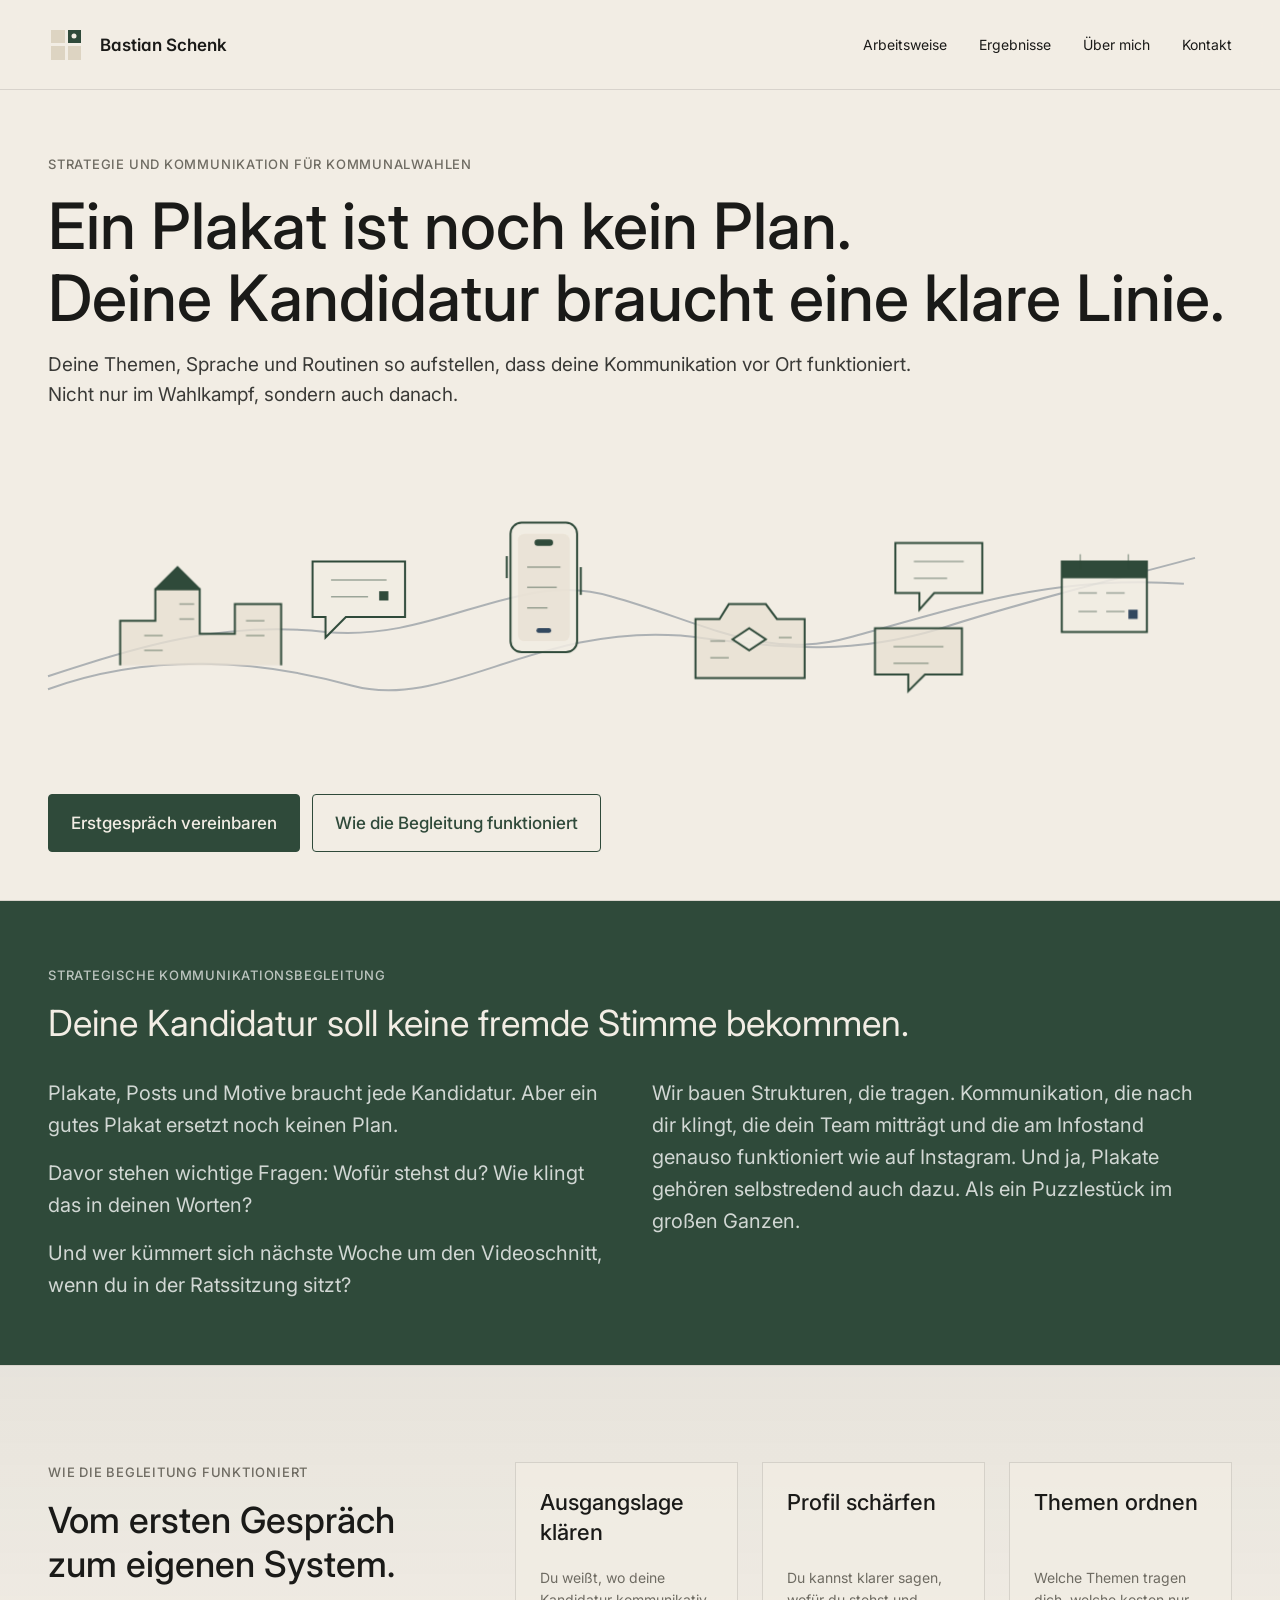
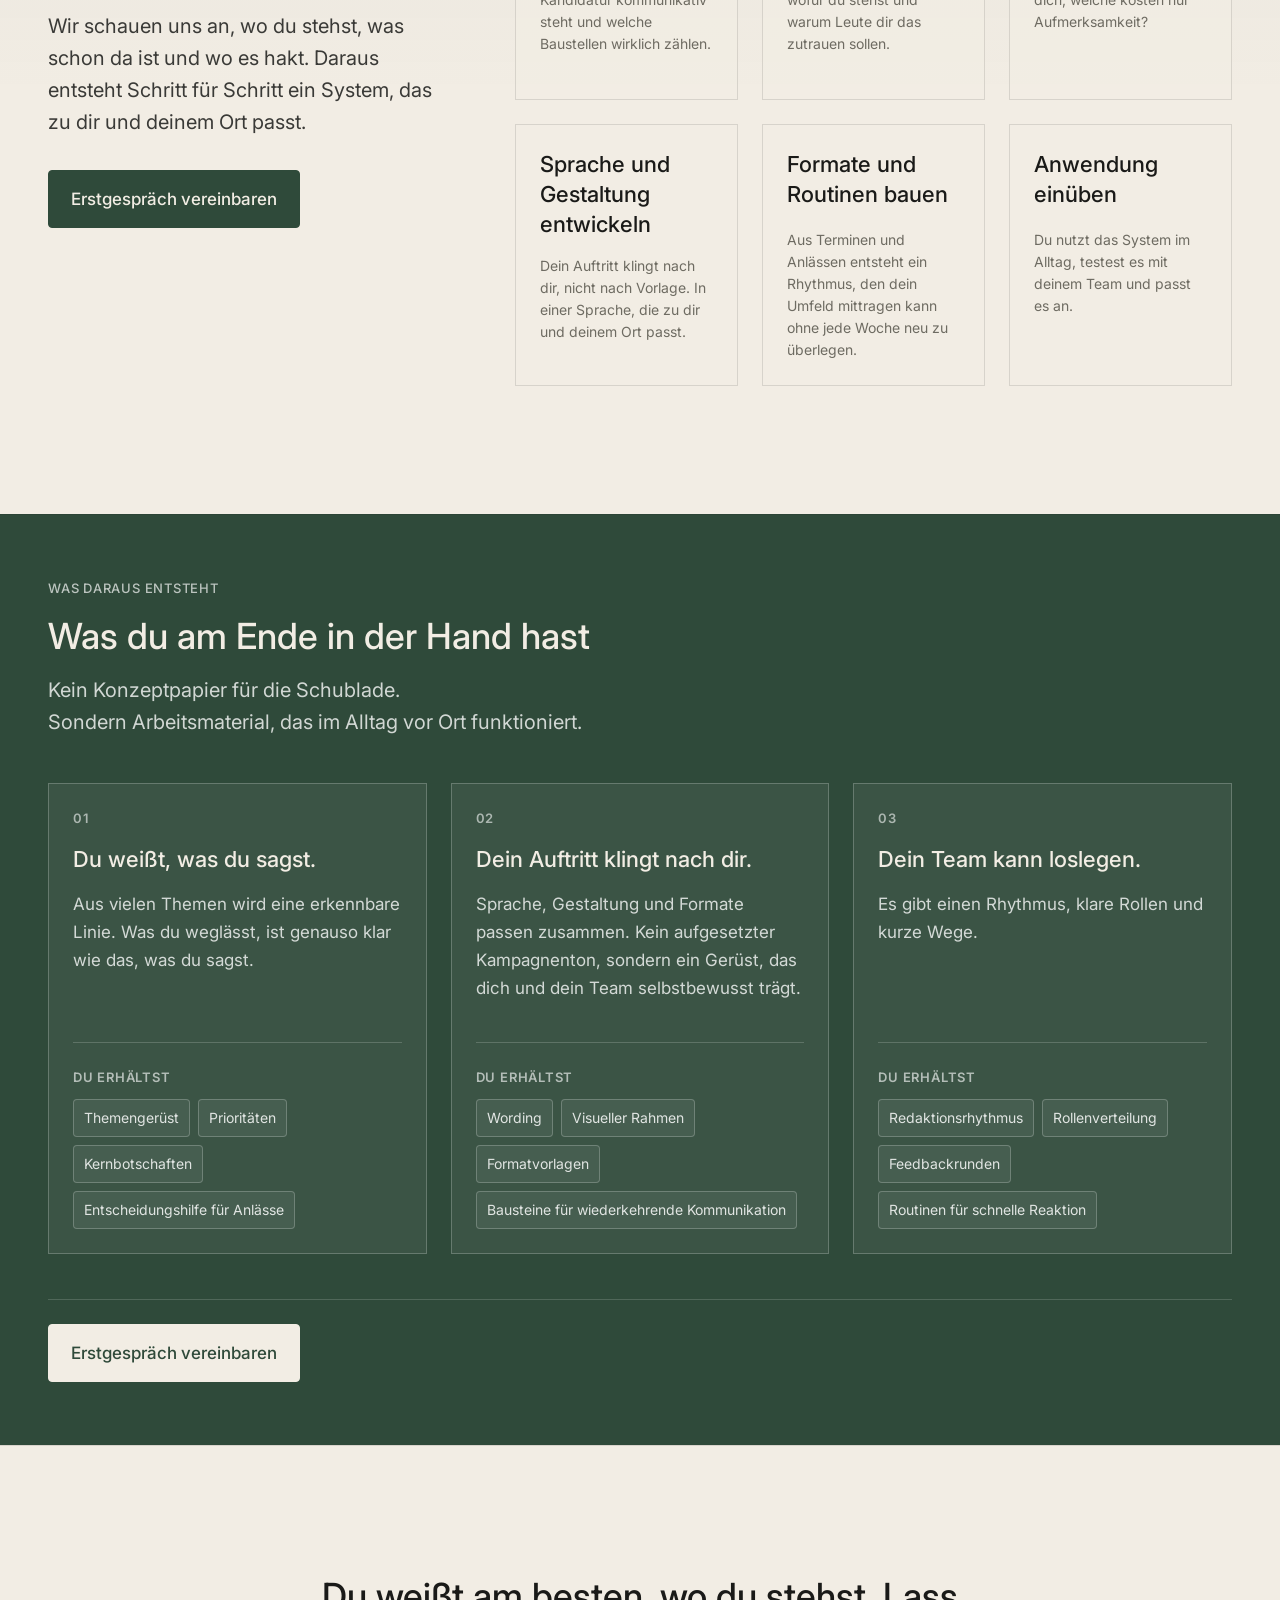
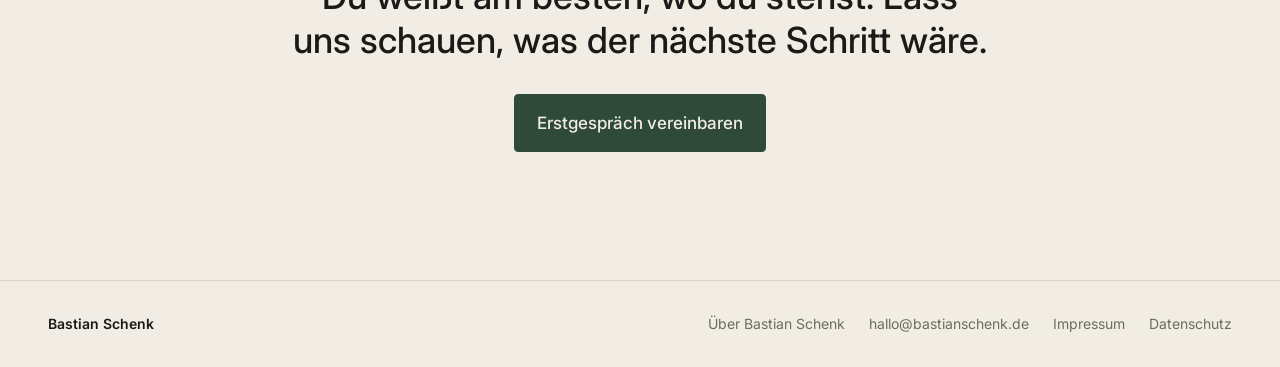
==== commit cb36a5da: "Add hover and scroll motion effects" ====
--- a/index.html
+++ b/index.html
@@ -8,6 +8,9 @@
       name="description"
       content="Strategie und Kommunikation für Kommunalwahlen: Themen, Sprache, Auftritt und Routinen für Kandidaturen vor Ort."
     >
+    <script>
+      document.documentElement.classList.add('js');
+    </script>
     <link rel="stylesheet" href="styles.css">
   </head>
   <body>
@@ -224,7 +227,7 @@
       </section>
 
       <!-- Positioning -->
-      <section class="section section-dark service-positioning" aria-labelledby="service-positioning-title">
+      <section class="section section-dark service-positioning section-fade" aria-labelledby="service-positioning-title">
         <div class="section-inner">
           <p class="eyebrow">Strategische Kommunikationsbegleitung</p>
           <h2 id="service-positioning-title">
@@ -261,7 +264,7 @@
       <!-- Process -->
       <section class="section process" id="prozess" aria-labelledby="process-title">
         <div class="section-inner process-inner">
-          <div class="process-copy">
+          <div class="process-copy section-fade">
             <p class="eyebrow">Wie die Begleitung funktioniert</p>
             <h2 id="process-title">
               <span>Vom ersten Gespräch</span>
@@ -283,7 +286,7 @@
           </div>
 
           <div class="process-grid" aria-label="Sechs Stationen der Begleitung">
-            <article class="info-card process-step">
+            <article class="info-card process-step section-fade step-stagger">
               <h3>Ausgangslage klären</h3>
               <p>
                 Du weißt, wo deine Kandidatur kommunikativ steht und welche
@@ -291,7 +294,7 @@
               </p>
             </article>
 
-            <article class="info-card process-step">
+            <article class="info-card process-step section-fade step-stagger">
               <h3>Profil schärfen</h3>
               <p>
                 Du kannst klarer sagen, wofür du stehst und warum Leute dir das
@@ -299,14 +302,14 @@
               </p>
             </article>
 
-            <article class="info-card process-step">
+            <article class="info-card process-step section-fade step-stagger">
               <h3>Themen ordnen</h3>
               <p>
                 Welche Themen tragen dich, welche kosten nur Aufmerksamkeit?
               </p>
             </article>
 
-            <article class="info-card process-step">
+            <article class="info-card process-step section-fade step-stagger">
               <h3>Sprache und Gestaltung entwickeln</h3>
               <p>
                 Dein Auftritt klingt nach dir, nicht nach Vorlage. In einer
@@ -314,7 +317,7 @@
               </p>
             </article>
 
-            <article class="info-card process-step">
+            <article class="info-card process-step section-fade step-stagger">
               <h3>Formate und Routinen bauen</h3>
               <p>
                 Aus Terminen und Anlässen entsteht ein Rhythmus, den dein Umfeld
@@ -322,7 +325,7 @@
               </p>
             </article>
 
-            <article class="info-card process-step">
+            <article class="info-card process-step section-fade step-stagger">
               <h3>Anwendung einüben</h3>
               <p>
                 Du nutzt das System im Alltag, testest es mit deinem Team und
@@ -336,7 +339,7 @@
       <!-- Outcomes -->
       <section class="section section-dark outcomes" id="ergebnisse" aria-labelledby="outcomes-title">
         <div class="section-inner outcomes-inner">
-          <div class="outcomes-copy">
+          <div class="outcomes-copy section-fade">
             <p class="eyebrow">Was daraus entsteht</p>
             <h2 id="outcomes-title">Was du am Ende in der Hand hast</h2>
             <p>
@@ -346,7 +349,7 @@
           </div>
 
           <div class="outcome-grid" aria-label="Ergebnisse der Begleitung">
-            <article class="info-card info-card-on-dark outcome-card">
+            <article class="info-card info-card-on-dark outcome-card section-fade card-stagger">
               <span class="outcome-number">01</span>
               <h3>Du weißt, was du sagst.</h3>
               <p>
@@ -364,7 +367,7 @@
               </div>
             </article>
 
-            <article class="info-card info-card-on-dark outcome-card">
+            <article class="info-card info-card-on-dark outcome-card section-fade card-stagger">
               <span class="outcome-number">02</span>
               <h3>Dein Auftritt klingt nach dir.</h3>
               <p>
@@ -383,7 +386,7 @@
               </div>
             </article>
 
-            <article class="info-card info-card-on-dark outcome-card">
+            <article class="info-card info-card-on-dark outcome-card section-fade card-stagger">
               <span class="outcome-number">03</span>
               <h3>Dein Team kann loslegen.</h3>
               <p>
@@ -401,7 +404,7 @@
             </article>
           </div>
 
-          <div class="outcomes-cta">
+          <div class="outcomes-cta section-fade">
             <a
               class="button button-on-dark"
               href="https://cal.com/dein-name/erstgespraech"
@@ -415,7 +418,7 @@
       </section>
 
       <section class="section final-cta" id="kontakt" aria-labelledby="final-cta-title">
-        <div class="section-inner final-cta-inner">
+        <div class="section-inner final-cta-inner section-fade">
           <h2 id="final-cta-title">
             Du weißt am besten, wo du stehst. Lass uns schauen, was der nächste
             Schritt wäre.
@@ -443,5 +446,30 @@
         </nav>
       </div>
     </footer>
+    <script>
+      const revealItems = document.querySelectorAll('.section-fade');
+
+      if ('IntersectionObserver' in window) {
+        const revealObserver = new IntersectionObserver((entries) => {
+          entries.forEach((entry) => {
+            if (!entry.isIntersecting) {
+              return;
+            }
+
+            entry.target.classList.add('visible');
+            window.setTimeout(() => {
+              entry.target.classList.add('reveal-complete');
+            }, 1200);
+            revealObserver.unobserve(entry.target);
+          });
+        }, { threshold: 0.15 });
+
+        revealItems.forEach((item) => revealObserver.observe(item));
+      } else {
+        revealItems.forEach((item) => {
+          item.classList.add('visible', 'reveal-complete');
+        });
+      }
+    </script>
   </body>
 </html>
--- a/styles.css
+++ b/styles.css
@@ -97,11 +97,6 @@
 a {
   color: var(--color-link);
   text-decoration: none;
-  transition: opacity var(--dur) var(--ease);
-}
-
-a:hover {
-  opacity: 0.66;
 }
 
 h1,
@@ -167,6 +162,7 @@
 }
 
 .section-inner {
+  min-width: 0;
   max-width: 1280px;
   margin: 0 auto;
 }
@@ -210,6 +206,7 @@
 .brand {
   gap: var(--space-4);
   font-weight: 600;
+  transition: transform 0.2s ease;
 }
 
 .brand-mark {
@@ -253,12 +250,20 @@
   color: var(--color-text);
 }
 
+.nav-links a {
+  display: inline-flex;
+  transition: transform 0.2s ease;
+}
+
 .nav-links a[aria-current="page"] {
   color: var(--color-accent);
   font-weight: 600;
 }
 
+.brand:focus-visible,
 .nav-links a:focus-visible,
+.footer-links a:focus-visible,
+.text-link:focus-visible,
 .button:focus-visible {
   outline: none;
   box-shadow: var(--shadow-focus);
@@ -277,6 +282,7 @@
   position: relative;
   z-index: 1;
   width: 100%;
+  min-width: 0;
   max-width: 1280px;
   min-height: calc(
     100svh
@@ -495,11 +501,7 @@
   font: var(--type-body);
   font-weight: 500;
   cursor: pointer;
-  transition: opacity var(--dur) var(--ease), box-shadow var(--dur) var(--ease);
-}
-
-.button:hover {
-  opacity: 0.85;
+  transition: transform 0.25s ease, box-shadow var(--dur) var(--ease);
 }
 
 .button-primary {
@@ -516,9 +518,17 @@
   display: inline-flex;
   align-items: center;
   min-height: 58px;
+  padding-bottom: 1px;
+  border-bottom: 1px solid rgba(26, 26, 24, 0.24);
   color: var(--color-accent);
   font: var(--type-body);
   font-weight: 500;
+  transition: transform 0.25s ease;
+}
+
+.text-link .arrow {
+  display: inline-block;
+  transition: transform 0.25s ease;
 }
 
 .button-on-dark {
@@ -548,6 +558,20 @@
   max-width: 560px;
   color: var(--color-text-2);
   font: var(--type-body-lg);
+}
+
+.section-copy-column,
+.process-copy,
+.process-grid,
+.outcomes-copy,
+.outcome-grid,
+.contact-copy,
+.contact-card,
+.about-intro-primary,
+.about-intro-secondary,
+.about-row-left,
+.about-row-right {
+  min-width: 0;
 }
 
 .section-copy-column p + p {
@@ -622,6 +646,7 @@
   position: relative;
   min-height: 238px;
   background: rgba(242, 237, 228, 0.72);
+  transition: transform 0.25s ease;
 }
 
 .process-step h3 {
@@ -676,6 +701,7 @@
   grid-template-rows: auto auto auto 1fr;
   gap: var(--space-4);
   min-height: 0;
+  transition: transform 0.25s ease;
 }
 
 .outcome-number {
@@ -801,6 +827,7 @@
   gap: var(--space-2);
   padding-top: var(--space-5);
   border-top: var(--border-hairline);
+  transition: transform 0.25s ease;
 }
 
 .contact-question-list li:first-child {
@@ -983,10 +1010,105 @@
 }
 
 .footer-links a {
+  display: inline-flex;
   color: var(--color-text-3);
-}
-
-/* 6. Responsive */
+  transition: transform 0.2s ease;
+}
+
+/* 6. Motion */
+
+.js .section-fade {
+  opacity: 0;
+  transform: translateY(20px);
+  transition: opacity 0.6s ease, transform 0.6s ease;
+}
+
+.js .section-fade.visible {
+  opacity: 1;
+  transform: translateY(0);
+}
+
+.js .section-fade.reveal-complete {
+  transition-delay: 0ms;
+}
+
+.card-stagger:nth-child(1) {
+  transition-delay: 0ms;
+}
+
+.card-stagger:nth-child(2) {
+  transition-delay: 100ms;
+}
+
+.card-stagger:nth-child(3) {
+  transition-delay: 200ms;
+}
+
+.step-stagger:nth-child(1) {
+  transition-delay: 0ms;
+}
+
+.step-stagger:nth-child(2) {
+  transition-delay: 80ms;
+}
+
+.step-stagger:nth-child(3) {
+  transition-delay: 160ms;
+}
+
+.step-stagger:nth-child(4) {
+  transition-delay: 240ms;
+}
+
+.step-stagger:nth-child(5) {
+  transition-delay: 320ms;
+}
+
+.step-stagger:nth-child(6) {
+  transition-delay: 400ms;
+}
+
+@media (hover: hover) and (pointer: fine) {
+  .brand:hover,
+  .nav-links a:hover {
+    transform: translateY(-1px);
+  }
+
+  .button:hover {
+    transform: translateY(-2px);
+  }
+
+  .outcome-card:hover {
+    transform: translateY(-3px);
+  }
+
+  .process-step:hover {
+    transform: translateX(4px);
+  }
+
+  .text-link:hover .arrow {
+    transform: translateX(4px);
+  }
+
+  .contact-question-list li:hover {
+    transform: translateX(4px);
+  }
+
+  .footer-links a:hover {
+    transform: translateY(-1px);
+  }
+}
+
+.brand:active,
+.nav-links a:active,
+.footer-links a:active,
+.text-link:active,
+.button:active {
+  transform: scale(0.97);
+  transition-duration: 0.15s;
+}
+
+/* 7. Responsive */
 
 @media (max-width: 1020px) {
   :root {
@@ -1053,6 +1175,12 @@
     padding-top: 0;
   }
 
+}
+
+@media (max-width: 1320px) {
+  h1 span {
+    white-space: normal;
+  }
 }
 
 @media (max-width: 1500px) {
@@ -1233,8 +1361,10 @@
 
 @media (prefers-reduced-motion: reduce) {
   .hero-system-draw,
-  .hero-system-piece {
+  .hero-system-piece,
+  .js .section-fade {
     animation: none;
+    transition: none;
     opacity: 1;
     stroke-dashoffset: 0;
     transform: none;
